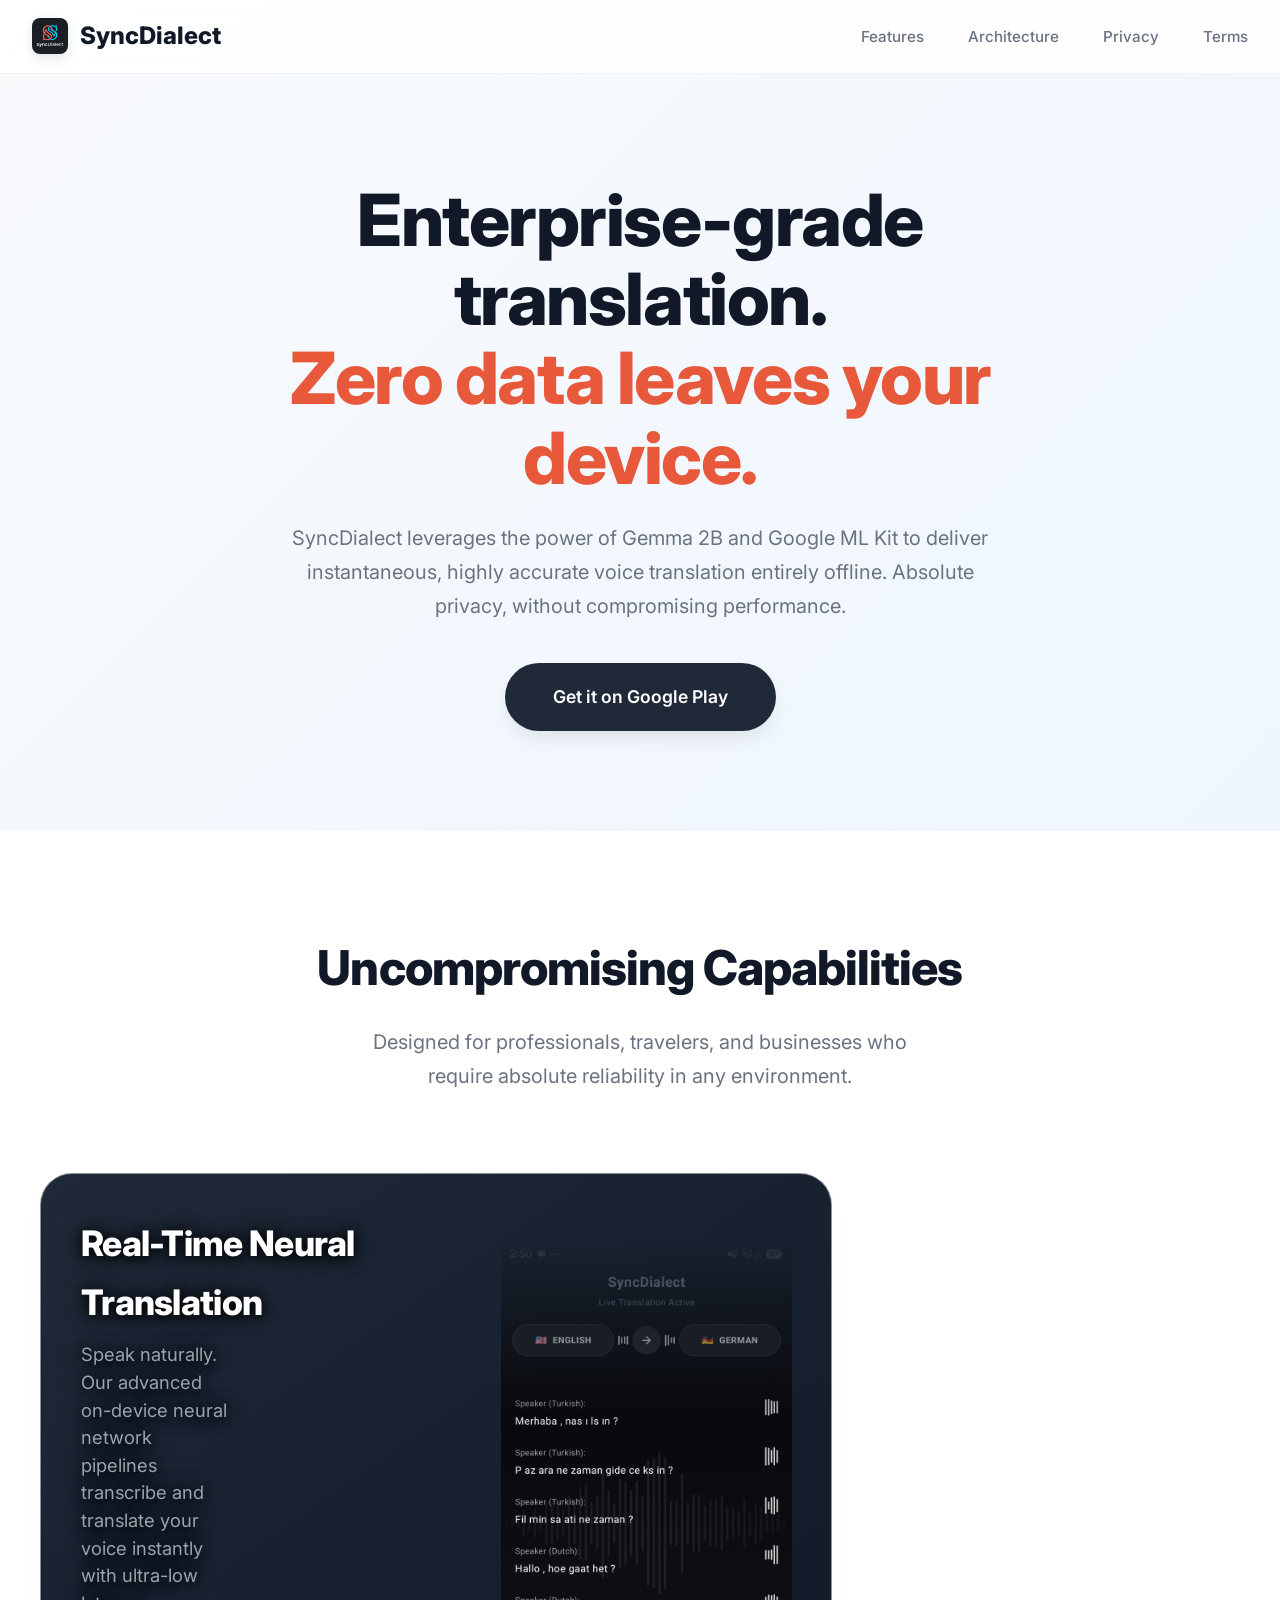
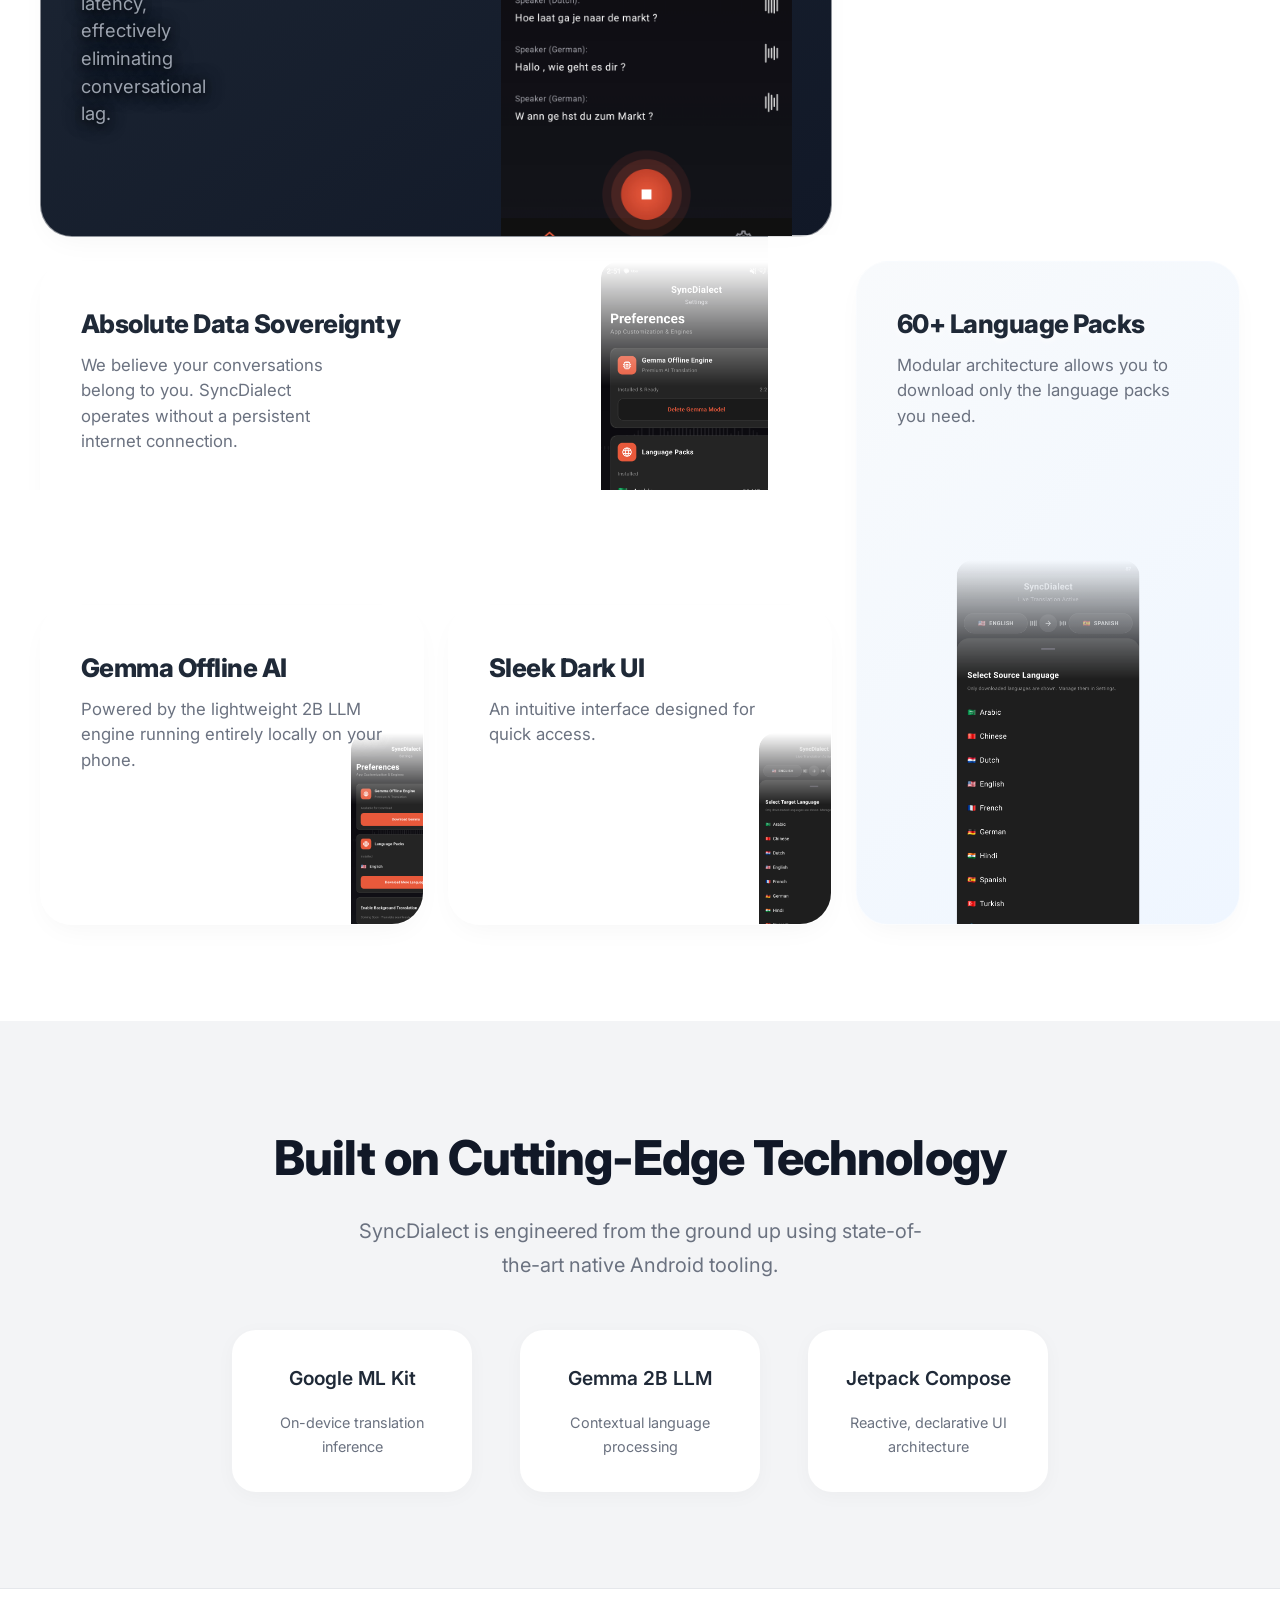
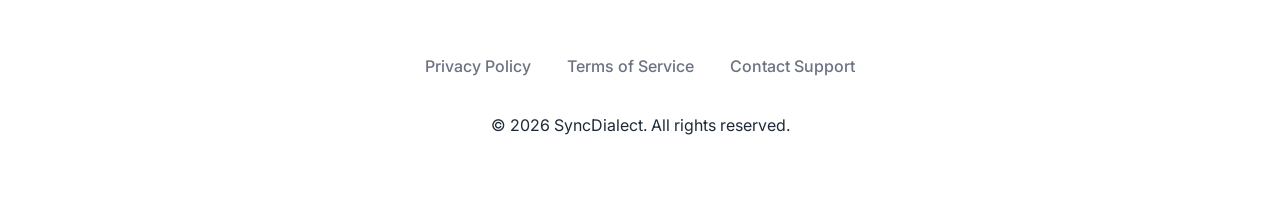
==== index.html @ 79492768 "Fix Bento grid image scaling and absolute positioning for mobile screenshots" ====
<!DOCTYPE html>
<html lang="en">
<head>
    <meta charset="UTF-8">
    <meta name="viewport" content="width=device-width, initial-scale=1.0">
    <title>SyncDialect | 100% Offline AI Translation</title>
    <meta name="description" content="SyncDialect is a premium, 100% offline AI voice translation application powered by Gemma and Google ML Kit.">
    <link rel="stylesheet" href="styles.css">
    <link href="https://fonts.googleapis.com/css2?family=Inter:wght@400;500;600;800&display=swap" rel="stylesheet">
</head>
<body>

    <!-- Navigation -->
    <nav>
        <div class="nav-container">
            <a href="index.html" class="logo">
                <img src="assets/icon.png" alt="SyncDialect Logo" class="nav-icon">
                SyncDialect
            </a>
            <div class="nav-links">
                <a href="#features">Features</a>
                <a href="#architecture">Architecture</a>
                <a href="privacy.html">Privacy</a>
                <a href="terms.html">Terms</a>
            </div>
        </div>
    </nav>

    <!-- Hero Section -->
    <header class="hero">
        <div class="hero-content">
            <h1>Enterprise-grade translation. <br><span style="color: var(--accent-coral)">Zero data leaves your device.</span></h1>
            <p>SyncDialect leverages the power of Gemma 2B and Google ML Kit to deliver instantaneous, highly accurate voice translation entirely offline. Absolute privacy, without compromising performance.</p>
            <a href="#" class="cta-button">Get it on Google Play</a>
        </div>
    </header>

    <!-- Bento Grid Features Section -->
    <section id="features">
        <div class="section-header">
            <h2>Uncompromising Capabilities</h2>
            <p>Designed for professionals, travelers, and businesses who require absolute reliability in any environment.</p>
        </div>
        
        <div class="bento-grid">
            <!-- Main Hero Feature -->
            <div class="bento-item span-2x2">
                <div class="bento-text">
                    <h3>Real-Time Neural Translation</h3>
                    <p>Speak naturally. Our advanced on-device neural network pipelines transcribe and translate your voice instantly with ultra-low latency, effectively eliminating conversational lag.</p>
                </div>
                <img src="assets/1.jpg" alt="App Translation Screen">
            </div>
            
            <!-- Secondary Wide Feature -->
            <div class="bento-item span-2x1 glass-effect">
                <div class="bento-text">
                    <h3>Absolute Data Sovereignty</h3>
                    <p>We believe your conversations belong to you. SyncDialect operates without a persistent internet connection.</p>
                </div>
                <img src="assets/2.jpg" alt="Privacy Settings">
            </div>
            
            <!-- Tall Feature -->
            <div class="bento-item span-1x2 accent-bg">
                <div class="bento-text">
                    <h3>60+ Language Packs</h3>
                    <p>Modular architecture allows you to download only the language packs you need.</p>
                </div>
                <img src="assets/3.jpg" alt="Language Selection Screen">
            </div>
            
            <!-- Small Feature 1 -->
            <div class="bento-item small-card glass-effect">
                <div class="bento-text">
                    <h3>Gemma Offline AI</h3>
                    <p>Powered by the lightweight 2B LLM engine running entirely locally on your phone.</p>
                </div>
                <img src="assets/5.jpg" alt="Offline Engine">
            </div>
            
            <!-- Small Feature 2 with Image -->
            <div class="bento-item small-card glass-effect">
                <div class="bento-text">
                    <h3>Sleek Dark UI</h3>
                    <p>An intuitive interface designed for quick access.</p>
                </div>
                <img src="assets/4.jpg" alt="App UI">
            </div>
        </div>
    </section>

    <!-- Architecture & Tech Stack -->
    <div id="architecture" class="bg-light">
        <div class="container">
            <div class="section-header" style="margin-bottom: 3rem;">
                <h2>Built on Cutting-Edge Technology</h2>
                <p>SyncDialect is engineered from the ground up using state-of-the-art native Android tooling.</p>
            </div>
            <div class="tech-stack">
                <div class="tech-item">
                    <span>Google ML Kit</span>
                    <p style="font-weight: 400; font-size: 0.9rem; text-align: center; max-width: 200px;">On-device translation inference</p>
                </div>
                <div class="tech-item">
                    <span>Gemma 2B LLM</span>
                    <p style="font-weight: 400; font-size: 0.9rem; text-align: center; max-width: 200px;">Contextual language processing</p>
                </div>
                <div class="tech-item">
                    <span>Jetpack Compose</span>
                    <p style="font-weight: 400; font-size: 0.9rem; text-align: center; max-width: 200px;">Reactive, declarative UI architecture</p>
                </div>
            </div>
        </div>
    </div>

    <!-- Footer -->
    <footer>
        <div class="footer-links">
            <a href="privacy.html">Privacy Policy</a>
            <a href="terms.html">Terms of Service</a>
            <a href="mailto:support@syncdialect.app">Contact Support</a>
        </div>
        <p>&copy; 2026 SyncDialect. All rights reserved.</p>
    </footer>

</body>
</html>
---- styles.css ----
:root {
    --bg-main: #FFFFFF;
    --bg-secondary: #F8F9FA;
    --bg-tertiary: #F3F4F6;
    --text-main: #1F2937;
    --text-muted: #6B7280;
    --accent-blue: #2563EB;
    --accent-blue-hover: #1D4ED8;
    --accent-coral: #E8593C;
    --border-color: #E5E7EB;
    --nav-bg: rgba(255, 255, 255, 0.85);
    --hero-gradient: linear-gradient(135deg, #F8FAFC 0%, #EFF6FF 100%);
}

* {
    margin: 0;
    padding: 0;
    box-sizing: border-box;
    font-family: 'Inter', -apple-system, BlinkMacSystemFont, 'Segoe UI', Roboto, sans-serif;
    scroll-behavior: smooth;
}

body {
    background-color: var(--bg-main);
    color: var(--text-main);
    line-height: 1.7;
    -webkit-font-smoothing: antialiased;
}

h1, h2, h3, h4 {
    color: #111827;
    font-weight: 800;
    letter-spacing: -0.02em;
}

/* Navigation */
nav {
    position: fixed;
    top: 0;
    width: 100%;
    background-color: var(--nav-bg);
    backdrop-filter: blur(12px);
    z-index: 100;
    border-bottom: 1px solid rgba(229, 231, 235, 0.5);
}

.nav-container {
    max-width: 1280px;
    margin: 0 auto;
    padding: 1rem 2rem;
    display: flex;
    justify-content: space-between;
    align-items: center;
}

.logo {
    display: flex;
    align-items: center;
    gap: 12px;
    font-weight: 800;
    font-size: 1.5rem;
    color: #111827;
    text-decoration: none;
}

.nav-icon {
    width: 36px;
    height: 36px;
    border-radius: 8px;
    box-shadow: 0 4px 12px rgba(0,0,0,0.1);
}

.nav-links a {
    color: var(--text-muted);
    text-decoration: none;
    margin-left: 2.5rem;
    font-weight: 500;
    font-size: 0.95rem;
    transition: color 0.2s ease;
}

.nav-links a:hover, .nav-links a.active {
    color: var(--accent-coral);
}

/* Hero Section */
.hero {
    background: var(--hero-gradient);
    padding: 180px 2rem 100px;
    text-align: center;
}

.hero-content {
    max-width: 900px;
    margin: 0 auto;
}

.hero h1 {
    font-size: 4.5rem;
    line-height: 1.1;
    margin-bottom: 1.5rem;
}

.hero p {
    font-size: 1.25rem;
    color: var(--text-muted);
    margin-bottom: 2.5rem;
    max-width: 700px;
    margin-left: auto;
    margin-right: auto;
}

.cta-button {
    display: inline-block;
    background-color: var(--text-main);
    color: white;
    padding: 1.2rem 3rem;
    border-radius: 999px;
    text-decoration: none;
    font-weight: 600;
    font-size: 1.1rem;
    transition: all 0.3s cubic-bezier(0.4, 0, 0.2, 1);
    box-shadow: 0 10px 25px -5px rgba(0, 0, 0, 0.1);
}

.cta-button:hover {
    transform: translateY(-3px);
    background-color: var(--accent-coral);
    box-shadow: 0 20px 25px -5px rgba(232, 89, 60, 0.25);
}

/* Sections */
section {
    padding: 6rem 2rem;
    max-width: 1280px;
    margin: 0 auto;
}

.section-header {
    text-align: center;
    margin-bottom: 5rem;
}

.section-header h2 {
    font-size: 3rem;
    margin-bottom: 1rem;
}

.section-header p {
    font-size: 1.25rem;
    color: var(--text-muted);
    max-width: 600px;
    margin: 0 auto;
}

/* Bento Grid */
.bento-grid {
    display: grid;
    grid-template-columns: repeat(3, 1fr);
    grid-auto-rows: 320px;
    gap: 1.5rem;
    max-width: 1200px;
    margin: 0 auto;
}

.bento-item {
    background: var(--bg-tertiary);
    border-radius: 32px;
    border: 1px solid rgba(255,255,255,0.5);
    box-shadow: 0 10px 30px -10px rgba(0, 0, 0, 0.05);
    overflow: hidden; 
    position: relative;
    transition: transform 0.4s cubic-bezier(0.175, 0.885, 0.32, 1.275);
}

.bento-item:hover {
    transform: translateY(-8px);
    box-shadow: 0 20px 40px -15px rgba(0, 0, 0, 0.1);
}

.bento-text {
    padding: 2.5rem;
    position: relative;
    z-index: 2;
    max-width: 75%;
}

.bento-text h3 {
    font-size: 1.6rem;
    margin-bottom: 0.5rem;
    color: var(--text-main);
}

.bento-text p {
    color: var(--text-muted);
    font-size: 1.05rem;
    line-height: 1.5;
}

/* Base image styling - acts like a phone peeking in */
.bento-item img {
    position: absolute;
    bottom: -15%;
    right: -10%;
    height: 90%;
    width: auto; /* Maintain aspect ratio */
    border-radius: 16px;
    box-shadow: -10px -10px 30px rgba(0,0,0,0.15);
    z-index: 1;
    transition: transform 0.4s ease;
}

.bento-item:hover img {
    transform: scale(1.03) translate(-2%, -2%);
}

/* Grid Spans */
.span-2x2 {
    grid-column: span 2;
    grid-row: span 2;
    background: linear-gradient(145deg, #1F2937, #111827);
}
.span-2x2 .bento-text {
    max-width: 45%;
}
.span-2x2 .bento-text h3 {
    color: white;
    font-size: 2.2rem;
}
.span-2x2 .bento-text p {
    color: #9CA3AF;
    font-size: 1.15rem;
}
.span-2x2 img {
    height: 95%; /* almost full height */
    right: 5%;
    bottom: -5%;
}

.span-1x2 {
    grid-column: span 1;
    grid-row: span 2;
}
.span-1x2 .bento-text {
    max-width: 100%;
}
.span-1x2 img {
    height: 60%;
    right: 50%;
    transform: translateX(50%); /* Center the image horizontally */
    bottom: -5%;
}
.span-1x2:hover img {
    transform: translateX(50%) scale(1.03) translateY(-2%);
}

.span-2x1 {
    grid-column: span 2;
    grid-row: span 1;
}
.span-2x1 .bento-text {
    max-width: 60%;
}
.span-2x1 img {
    height: 130%; /* bleed out of the box intentionally */
    right: 5%;
    bottom: -30%;
}

.small-card .bento-text {
    max-width: 100%;
}
.small-card img {
    height: 75%;
    right: -10%;
    bottom: -15%;
}

/* Specific Bento Styles */
.glass-effect {
    background: rgba(255, 255, 255, 0.7);
    backdrop-filter: blur(20px);
}

.accent-bg {
    background: var(--hero-gradient);
}

/* Responsive */
@media (max-width: 1024px) {
    .bento-grid {
        grid-template-columns: repeat(2, 1fr);
    }
    .span-2x2, .span-2x1 {
        grid-column: span 2;
    }
    .span-1x2 {
        grid-column: span 1;
        grid-row: span 1;
    }
    .span-1x2 img {
        height: 120%;
        right: -10%;
        bottom: -20%;
        transform: none;
    }
    .span-1x2:hover img {
        transform: scale(1.03);
    }
}

@media (max-width: 768px) {
    .hero h1 { font-size: 3rem; }
    .bento-grid { grid-template-columns: 1fr; }
    .span-2x2, .span-2x1, .span-1x2 { grid-column: span 1; grid-row: auto; min-height: 400px; }
    .span-2x2 .bento-text, .span-2x1 .bento-text { max-width: 100%; }
    .nav-links { display: none; }
    
    .bento-item img {
        height: 70%;
        right: -10%;
        bottom: -20%;
        transform: none !important;
    }
}
/* Architecture */
.bg-light {
    background-color: var(--bg-tertiary);
    padding: 6rem 0;
}

.container {
    max-width: 1280px;
    margin: 0 auto;
    padding: 0 2rem;
}

.tech-stack {
    display: flex;
    justify-content: center;
    gap: 3rem;
    flex-wrap: wrap;
    margin-top: 3rem;
}

.tech-item {
    display: flex;
    flex-direction: column;
    align-items: center;
    gap: 1rem;
    color: var(--text-muted);
    font-weight: 600;
    padding: 2rem;
    background: white;
    border-radius: 24px;
    box-shadow: 0 4px 20px rgba(0,0,0,0.03);
    width: 240px;
}

.tech-item span {
    font-size: 1.2rem;
    color: var(--text-main);
}

/* Footer */
footer {
    padding: 4rem 2rem;
    text-align: center;
    border-top: 1px solid var(--border-color);
}

.footer-links {
    margin-bottom: 2rem;
}

.footer-links a {
    color: var(--text-muted);
    text-decoration: none;
    margin: 0 1rem;
    font-weight: 500;
}

.footer-links a:hover {
    color: var(--text-main);
}

/* Responsive */
@media (max-width: 1024px) {
    .bento-grid {
        grid-template-columns: repeat(2, 1fr);
    }
    
    .span-2x2, .span-2x1 {
        grid-column: span 2;
    }
    
    .span-1x2 {
        grid-column: span 1;
        grid-row: span 1;
    }
}

@media (max-width: 768px) {
    .hero h1 { font-size: 3rem; }
    .bento-grid { grid-template-columns: 1fr; }
    .span-2x2, .span-2x1, .span-1x2 { grid-column: span 1; grid-row: auto; min-height: 300px; }
    .nav-links { display: none; }
}

/* Fix overlapping text in Bento items */
.span-2x2 p {
    max-width: 55%;
}
.span-2x1 p {
    max-width: 65%;
}
.span-1x2 p, .bento-item:not(.span-2x2):not(.span-2x1) p {
    max-width: 100%;
    margin-bottom: 2rem;
}

/* Ensure text is always readable over images */
.bento-item h3, .bento-item p {
    text-shadow: 0 2px 10px rgba(255,255,255,0.9), 0 0 20px rgba(255,255,255,0.8);
    position: relative;
    z-index: 3;
}

.span-2x2 h3, .span-2x2 p {
    text-shadow: 0 2px 10px rgba(0,0,0,0.8), 0 0 20px rgba(0,0,0,0.9);
}

/* Make images fade out at the top so text is more readable */
.bento-item img {
    -webkit-mask-image: linear-gradient(to bottom, transparent 0%, black 30%);
    mask-image: linear-gradient(to bottom, transparent 0%, black 30%);
}
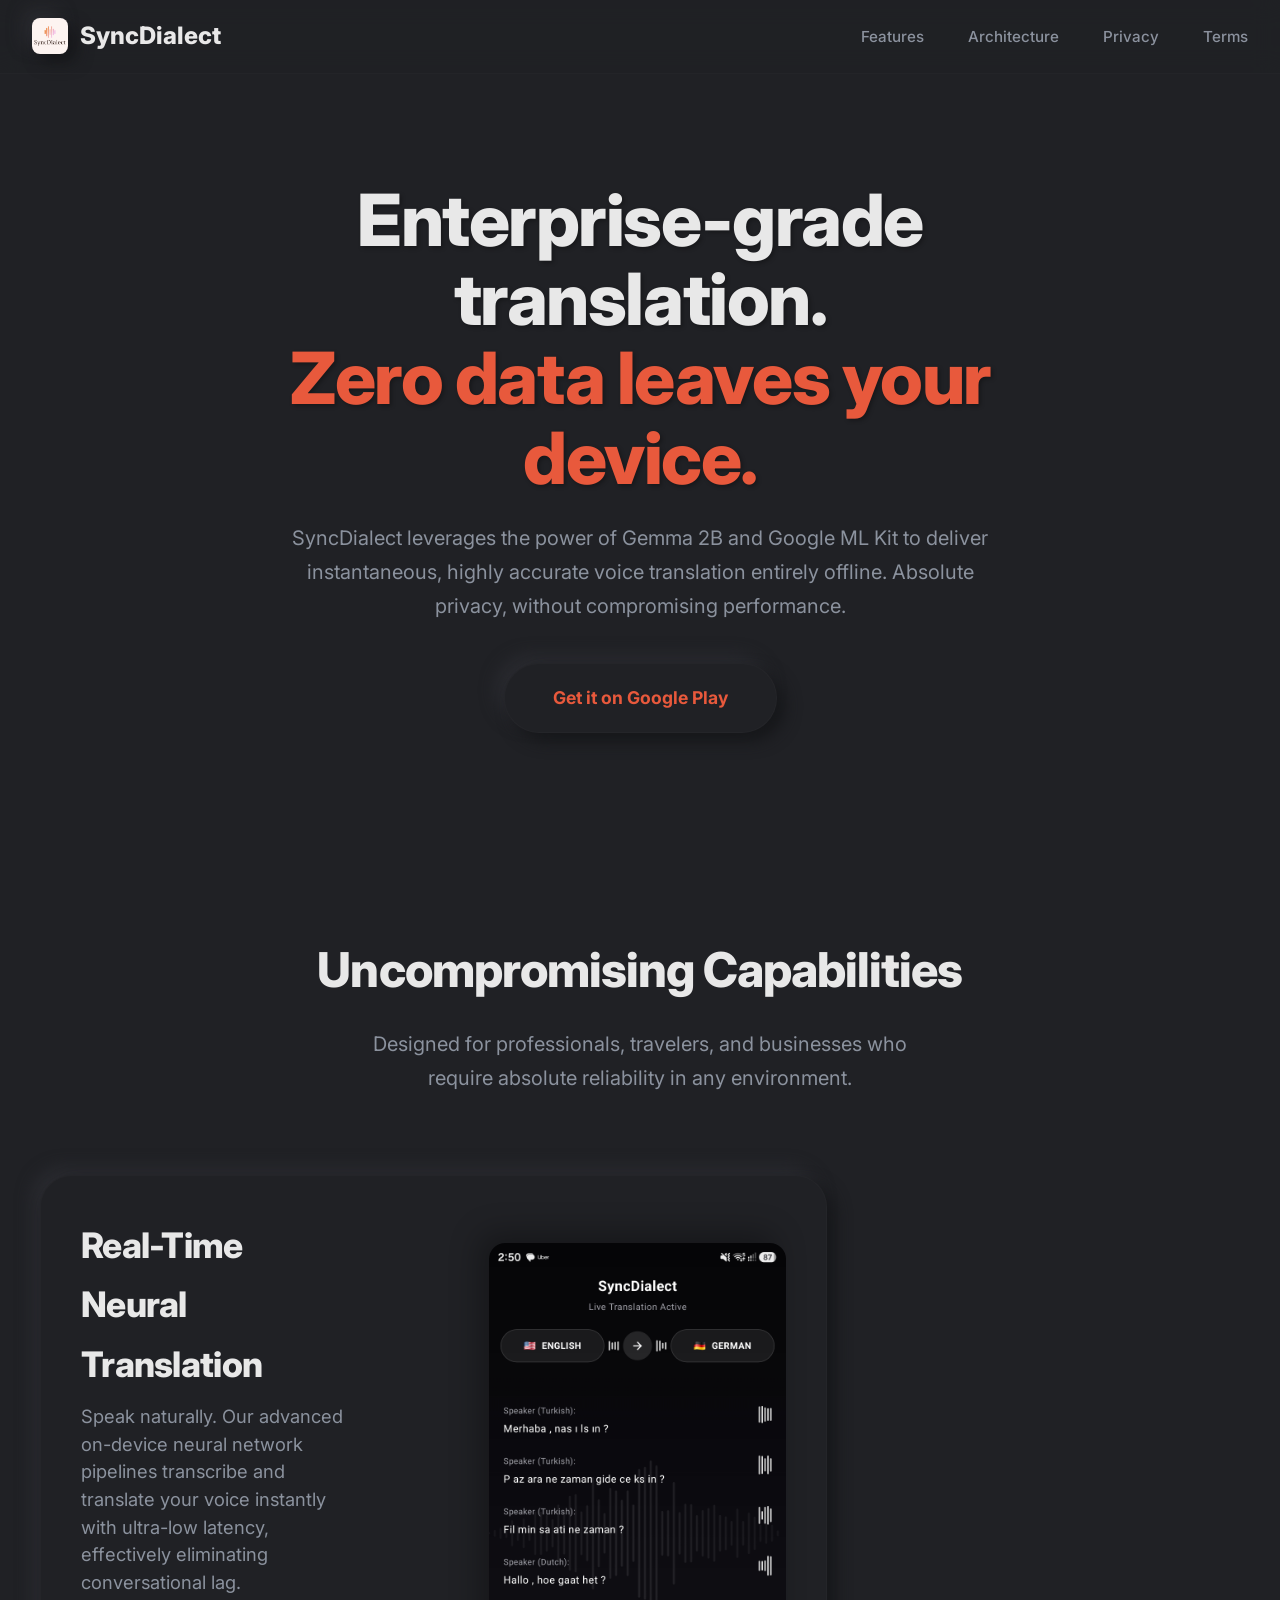
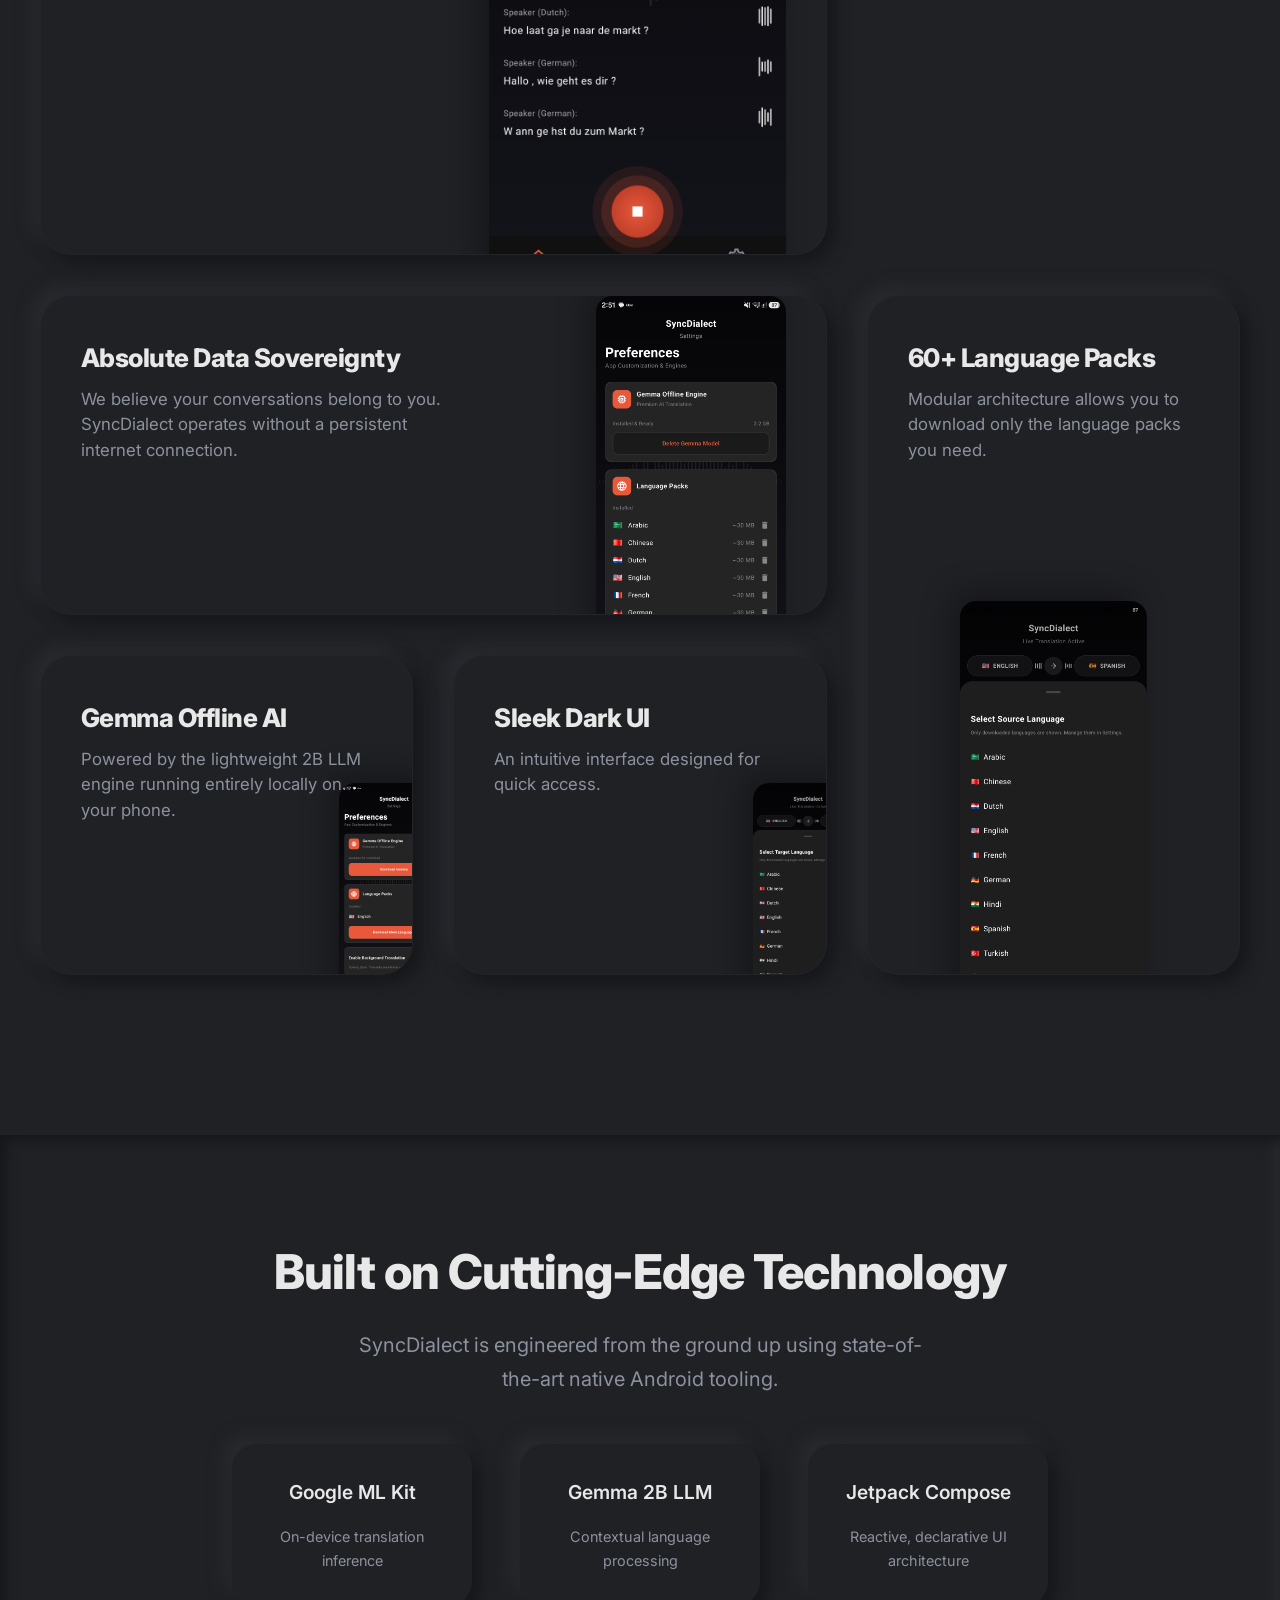
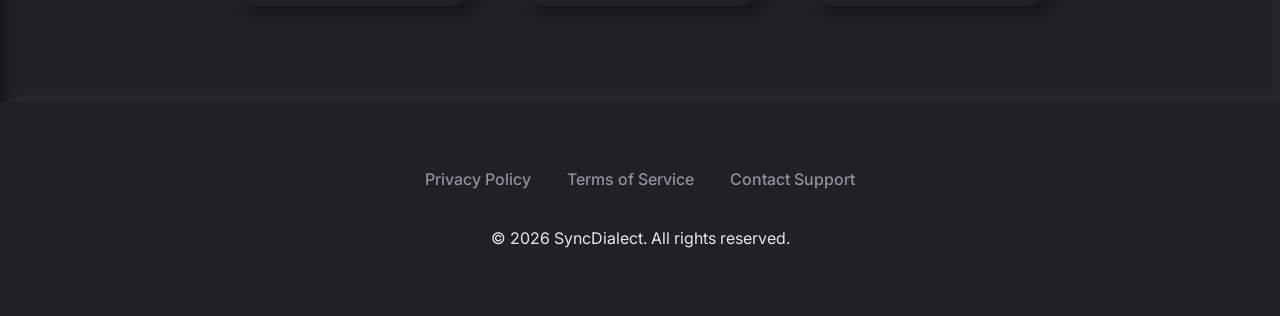
==== commit 786de717: "Convert UI to Neumorphism, update logos, and style legal pages" ====
--- a/index.html
+++ b/index.html
@@ -14,7 +14,7 @@
     <nav>
         <div class="nav-container">
             <a href="index.html" class="logo">
-                <img src="assets/icon.png" alt="SyncDialect Logo" class="nav-icon">
+                <img src="assets/default.png" alt="SyncDialect Logo" class="nav-icon">
                 SyncDialect
             </a>
             <div class="nav-links">
@@ -53,7 +53,7 @@
             </div>
             
             <!-- Secondary Wide Feature -->
-            <div class="bento-item span-2x1 glass-effect">
+            <div class="bento-item span-2x1">
                 <div class="bento-text">
                     <h3>Absolute Data Sovereignty</h3>
                     <p>We believe your conversations belong to you. SyncDialect operates without a persistent internet connection.</p>
@@ -62,7 +62,7 @@
             </div>
             
             <!-- Tall Feature -->
-            <div class="bento-item span-1x2 accent-bg">
+            <div class="bento-item span-1x2">
                 <div class="bento-text">
                     <h3>60+ Language Packs</h3>
                     <p>Modular architecture allows you to download only the language packs you need.</p>
@@ -71,7 +71,7 @@
             </div>
             
             <!-- Small Feature 1 -->
-            <div class="bento-item small-card glass-effect">
+            <div class="bento-item small-card">
                 <div class="bento-text">
                     <h3>Gemma Offline AI</h3>
                     <p>Powered by the lightweight 2B LLM engine running entirely locally on your phone.</p>
@@ -80,7 +80,7 @@
             </div>
             
             <!-- Small Feature 2 with Image -->
-            <div class="bento-item small-card glass-effect">
+            <div class="bento-item small-card">
                 <div class="bento-text">
                     <h3>Sleek Dark UI</h3>
                     <p>An intuitive interface designed for quick access.</p>
--- a/styles.css
+++ b/styles.css
@@ -1,15 +1,13 @@
 :root {
-    --bg-main: #FFFFFF;
-    --bg-secondary: #F8F9FA;
-    --bg-tertiary: #F3F4F6;
-    --text-main: #1F2937;
-    --text-muted: #6B7280;
-    --accent-blue: #2563EB;
-    --accent-blue-hover: #1D4ED8;
+    --bg-main: #202125;
+    --text-main: #e8e8e8;
+    --text-muted: #8b929e;
     --accent-coral: #E8593C;
-    --border-color: #E5E7EB;
-    --nav-bg: rgba(255, 255, 255, 0.85);
-    --hero-gradient: linear-gradient(135deg, #F8FAFC 0%, #EFF6FF 100%);
+    --neu-shadow: 8px 8px 16px #16171a, -8px -8px 16px #2a2b30;
+    --neu-shadow-hover: 12px 12px 20px #16171a, -12px -12px 20px #2a2b30;
+    --neu-shadow-inset: inset 6px 6px 12px #16171a, inset -6px -6px 12px #2a2b30;
+    --border-color: rgba(255,255,255,0.02);
+    --nav-bg: rgba(32, 33, 37, 0.85);
 }
 
 * {
@@ -28,7 +26,7 @@
 }
 
 h1, h2, h3, h4 {
-    color: #111827;
+    color: var(--text-main);
     font-weight: 800;
     letter-spacing: -0.02em;
 }
@@ -41,7 +39,7 @@
     background-color: var(--nav-bg);
     backdrop-filter: blur(12px);
     z-index: 100;
-    border-bottom: 1px solid rgba(229, 231, 235, 0.5);
+    border-bottom: 1px solid var(--border-color);
 }
 
 .nav-container {
@@ -59,7 +57,7 @@
     gap: 12px;
     font-weight: 800;
     font-size: 1.5rem;
-    color: #111827;
+    color: var(--text-main);
     text-decoration: none;
 }
 
@@ -67,7 +65,7 @@
     width: 36px;
     height: 36px;
     border-radius: 8px;
-    box-shadow: 0 4px 12px rgba(0,0,0,0.1);
+    box-shadow: var(--neu-shadow);
 }
 
 .nav-links a {
@@ -85,7 +83,6 @@
 
 /* Hero Section */
 .hero {
-    background: var(--hero-gradient);
     padding: 180px 2rem 100px;
     text-align: center;
 }
@@ -99,6 +96,7 @@
     font-size: 4.5rem;
     line-height: 1.1;
     margin-bottom: 1.5rem;
+    text-shadow: 2px 2px 4px rgba(0,0,0,0.3);
 }
 
 .hero p {
@@ -112,21 +110,21 @@
 
 .cta-button {
     display: inline-block;
-    background-color: var(--text-main);
-    color: white;
+    background-color: var(--bg-main);
+    color: var(--accent-coral);
     padding: 1.2rem 3rem;
     border-radius: 999px;
     text-decoration: none;
-    font-weight: 600;
+    font-weight: 700;
     font-size: 1.1rem;
-    transition: all 0.3s cubic-bezier(0.4, 0, 0.2, 1);
-    box-shadow: 0 10px 25px -5px rgba(0, 0, 0, 0.1);
-}
-
-.cta-button:hover {
-    transform: translateY(-3px);
-    background-color: var(--accent-coral);
-    box-shadow: 0 20px 25px -5px rgba(232, 89, 60, 0.25);
+    transition: all 0.2s ease;
+    box-shadow: var(--neu-shadow);
+    border: 1px solid var(--border-color);
+}
+
+.cta-button:active {
+    box-shadow: var(--neu-shadow-inset);
+    color: #cc4a30;
 }
 
 /* Sections */
@@ -158,24 +156,24 @@
     display: grid;
     grid-template-columns: repeat(3, 1fr);
     grid-auto-rows: 320px;
-    gap: 1.5rem;
+    gap: 2.5rem;
     max-width: 1200px;
     margin: 0 auto;
 }
 
 .bento-item {
-    background: var(--bg-tertiary);
+    background-color: var(--bg-main);
     border-radius: 32px;
-    border: 1px solid rgba(255,255,255,0.5);
-    box-shadow: 0 10px 30px -10px rgba(0, 0, 0, 0.05);
+    border: 1px solid var(--border-color);
+    box-shadow: var(--neu-shadow);
     overflow: hidden; 
     position: relative;
-    transition: transform 0.4s cubic-bezier(0.175, 0.885, 0.32, 1.275);
+    transition: box-shadow 0.3s ease, transform 0.3s ease;
 }
 
 .bento-item:hover {
-    transform: translateY(-8px);
-    box-shadow: 0 20px 40px -15px rgba(0, 0, 0, 0.1);
+    box-shadow: var(--neu-shadow-hover);
+    transform: translateY(-2px);
 }
 
 .bento-text {
@@ -203,9 +201,9 @@
     bottom: -15%;
     right: -10%;
     height: 90%;
-    width: auto; /* Maintain aspect ratio */
+    width: auto;
     border-radius: 16px;
-    box-shadow: -10px -10px 30px rgba(0,0,0,0.15);
+    box-shadow: -10px -10px 30px rgba(0,0,0,0.3);
     z-index: 1;
     transition: transform 0.4s ease;
 }
@@ -218,21 +216,18 @@
 .span-2x2 {
     grid-column: span 2;
     grid-row: span 2;
-    background: linear-gradient(145deg, #1F2937, #111827);
 }
 .span-2x2 .bento-text {
     max-width: 45%;
 }
 .span-2x2 .bento-text h3 {
-    color: white;
     font-size: 2.2rem;
 }
 .span-2x2 .bento-text p {
-    color: #9CA3AF;
     font-size: 1.15rem;
 }
 .span-2x2 img {
-    height: 95%; /* almost full height */
+    height: 95%; 
     right: 5%;
     bottom: -5%;
 }
@@ -247,7 +242,7 @@
 .span-1x2 img {
     height: 60%;
     right: 50%;
-    transform: translateX(50%); /* Center the image horizontally */
+    transform: translateX(50%);
     bottom: -5%;
 }
 .span-1x2:hover img {
@@ -262,7 +257,7 @@
     max-width: 60%;
 }
 .span-2x1 img {
-    height: 130%; /* bleed out of the box intentionally */
+    height: 130%; 
     right: 5%;
     bottom: -30%;
 }
@@ -276,14 +271,110 @@
     bottom: -15%;
 }
 
-/* Specific Bento Styles */
-.glass-effect {
-    background: rgba(255, 255, 255, 0.7);
-    backdrop-filter: blur(20px);
-}
-
-.accent-bg {
-    background: var(--hero-gradient);
+/* Architecture */
+.bg-light {
+    background-color: var(--bg-main);
+    padding: 6rem 0;
+    box-shadow: var(--neu-shadow-inset); /* Inner shadow for distinct section */
+    margin-top: 4rem;
+}
+
+.container {
+    max-width: 1280px;
+    margin: 0 auto;
+    padding: 0 2rem;
+}
+
+.tech-stack {
+    display: flex;
+    justify-content: center;
+    gap: 3rem;
+    flex-wrap: wrap;
+    margin-top: 3rem;
+}
+
+.tech-item {
+    display: flex;
+    flex-direction: column;
+    align-items: center;
+    gap: 1rem;
+    color: var(--text-muted);
+    font-weight: 600;
+    padding: 2rem;
+    background-color: var(--bg-main);
+    border-radius: 24px;
+    box-shadow: var(--neu-shadow);
+    width: 240px;
+}
+
+.tech-item span {
+    font-size: 1.2rem;
+    color: var(--text-main);
+}
+
+/* Legal Pages Fix */
+.legal-container {
+    max-width: 900px;
+    margin: 140px auto 100px;
+    padding: 4rem;
+    background-color: var(--bg-main);
+    border-radius: 32px;
+    box-shadow: var(--neu-shadow);
+    border: 1px solid var(--border-color);
+}
+
+.legal-header {
+    margin-bottom: 3rem;
+    border-bottom: 2px solid rgba(255,255,255,0.05);
+    padding-bottom: 2rem;
+}
+
+.legal-header h1 {
+    font-size: 2.5rem;
+    margin-bottom: 0.5rem;
+}
+
+.legal-content h2 {
+    font-size: 1.5rem;
+    margin-top: 2.5rem;
+    margin-bottom: 1rem;
+    color: var(--text-main);
+}
+
+.legal-content p, .legal-content ul {
+    color: var(--text-muted);
+    margin-bottom: 1rem;
+    font-size: 1.05rem;
+}
+
+.legal-content ul {
+    padding-left: 2rem;
+    margin-bottom: 1.5rem;
+}
+
+.legal-content li {
+    margin-bottom: 0.5rem;
+}
+
+/* Footer */
+footer {
+    padding: 4rem 2rem;
+    text-align: center;
+}
+
+.footer-links {
+    margin-bottom: 2rem;
+}
+
+.footer-links a {
+    color: var(--text-muted);
+    text-decoration: none;
+    margin: 0 1rem;
+    font-weight: 500;
+}
+
+.footer-links a:hover {
+    color: var(--text-main);
 }
 
 /* Responsive */
@@ -306,6 +397,10 @@
     }
     .span-1x2:hover img {
         transform: scale(1.03);
+    }
+    .legal-container {
+        padding: 2rem;
+        margin: 120px 20px 60px;
     }
 }
 
@@ -323,115 +418,3 @@
         transform: none !important;
     }
 }
-/* Architecture */
-.bg-light {
-    background-color: var(--bg-tertiary);
-    padding: 6rem 0;
-}
-
-.container {
-    max-width: 1280px;
-    margin: 0 auto;
-    padding: 0 2rem;
-}
-
-.tech-stack {
-    display: flex;
-    justify-content: center;
-    gap: 3rem;
-    flex-wrap: wrap;
-    margin-top: 3rem;
-}
-
-.tech-item {
-    display: flex;
-    flex-direction: column;
-    align-items: center;
-    gap: 1rem;
-    color: var(--text-muted);
-    font-weight: 600;
-    padding: 2rem;
-    background: white;
-    border-radius: 24px;
-    box-shadow: 0 4px 20px rgba(0,0,0,0.03);
-    width: 240px;
-}
-
-.tech-item span {
-    font-size: 1.2rem;
-    color: var(--text-main);
-}
-
-/* Footer */
-footer {
-    padding: 4rem 2rem;
-    text-align: center;
-    border-top: 1px solid var(--border-color);
-}
-
-.footer-links {
-    margin-bottom: 2rem;
-}
-
-.footer-links a {
-    color: var(--text-muted);
-    text-decoration: none;
-    margin: 0 1rem;
-    font-weight: 500;
-}
-
-.footer-links a:hover {
-    color: var(--text-main);
-}
-
-/* Responsive */
-@media (max-width: 1024px) {
-    .bento-grid {
-        grid-template-columns: repeat(2, 1fr);
-    }
-    
-    .span-2x2, .span-2x1 {
-        grid-column: span 2;
-    }
-    
-    .span-1x2 {
-        grid-column: span 1;
-        grid-row: span 1;
-    }
-}
-
-@media (max-width: 768px) {
-    .hero h1 { font-size: 3rem; }
-    .bento-grid { grid-template-columns: 1fr; }
-    .span-2x2, .span-2x1, .span-1x2 { grid-column: span 1; grid-row: auto; min-height: 300px; }
-    .nav-links { display: none; }
-}
-
-/* Fix overlapping text in Bento items */
-.span-2x2 p {
-    max-width: 55%;
-}
-.span-2x1 p {
-    max-width: 65%;
-}
-.span-1x2 p, .bento-item:not(.span-2x2):not(.span-2x1) p {
-    max-width: 100%;
-    margin-bottom: 2rem;
-}
-
-/* Ensure text is always readable over images */
-.bento-item h3, .bento-item p {
-    text-shadow: 0 2px 10px rgba(255,255,255,0.9), 0 0 20px rgba(255,255,255,0.8);
-    position: relative;
-    z-index: 3;
-}
-
-.span-2x2 h3, .span-2x2 p {
-    text-shadow: 0 2px 10px rgba(0,0,0,0.8), 0 0 20px rgba(0,0,0,0.9);
-}
-
-/* Make images fade out at the top so text is more readable */
-.bento-item img {
-    -webkit-mask-image: linear-gradient(to bottom, transparent 0%, black 30%);
-    mask-image: linear-gradient(to bottom, transparent 0%, black 30%);
-}
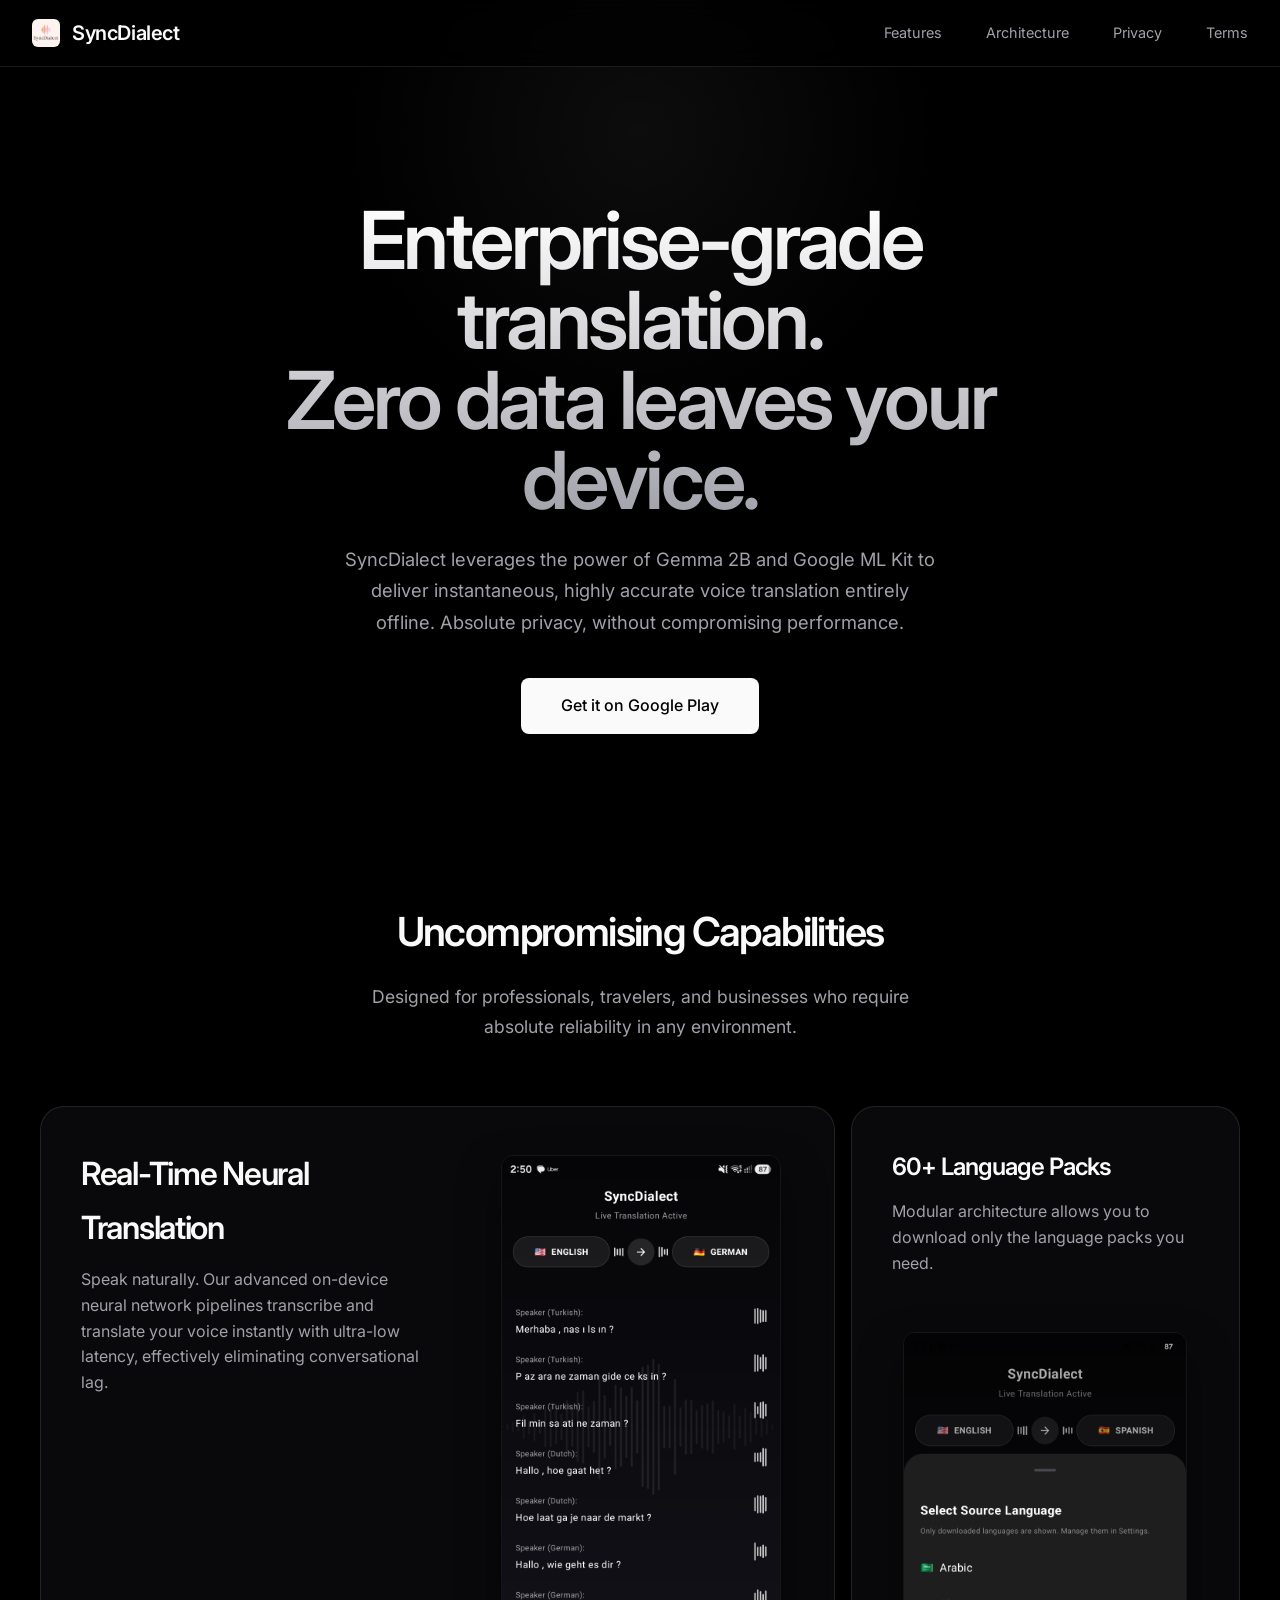
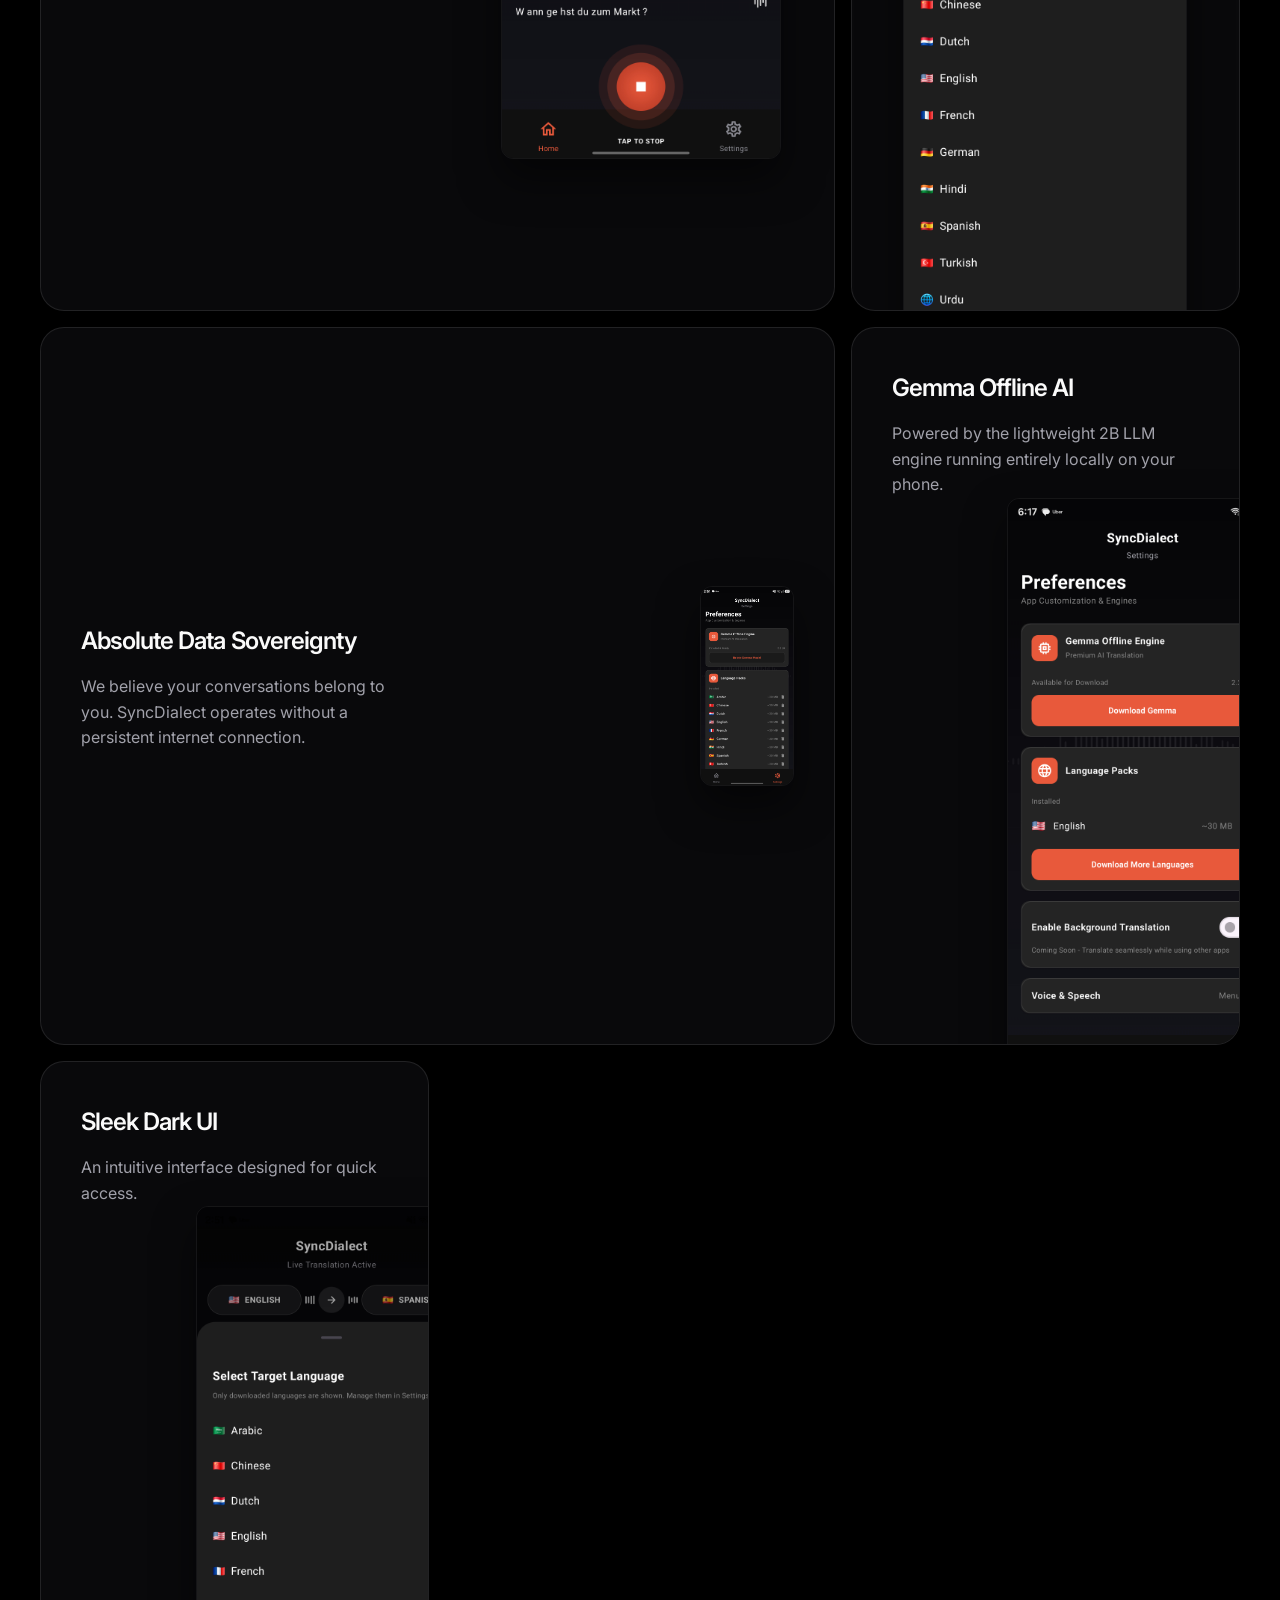
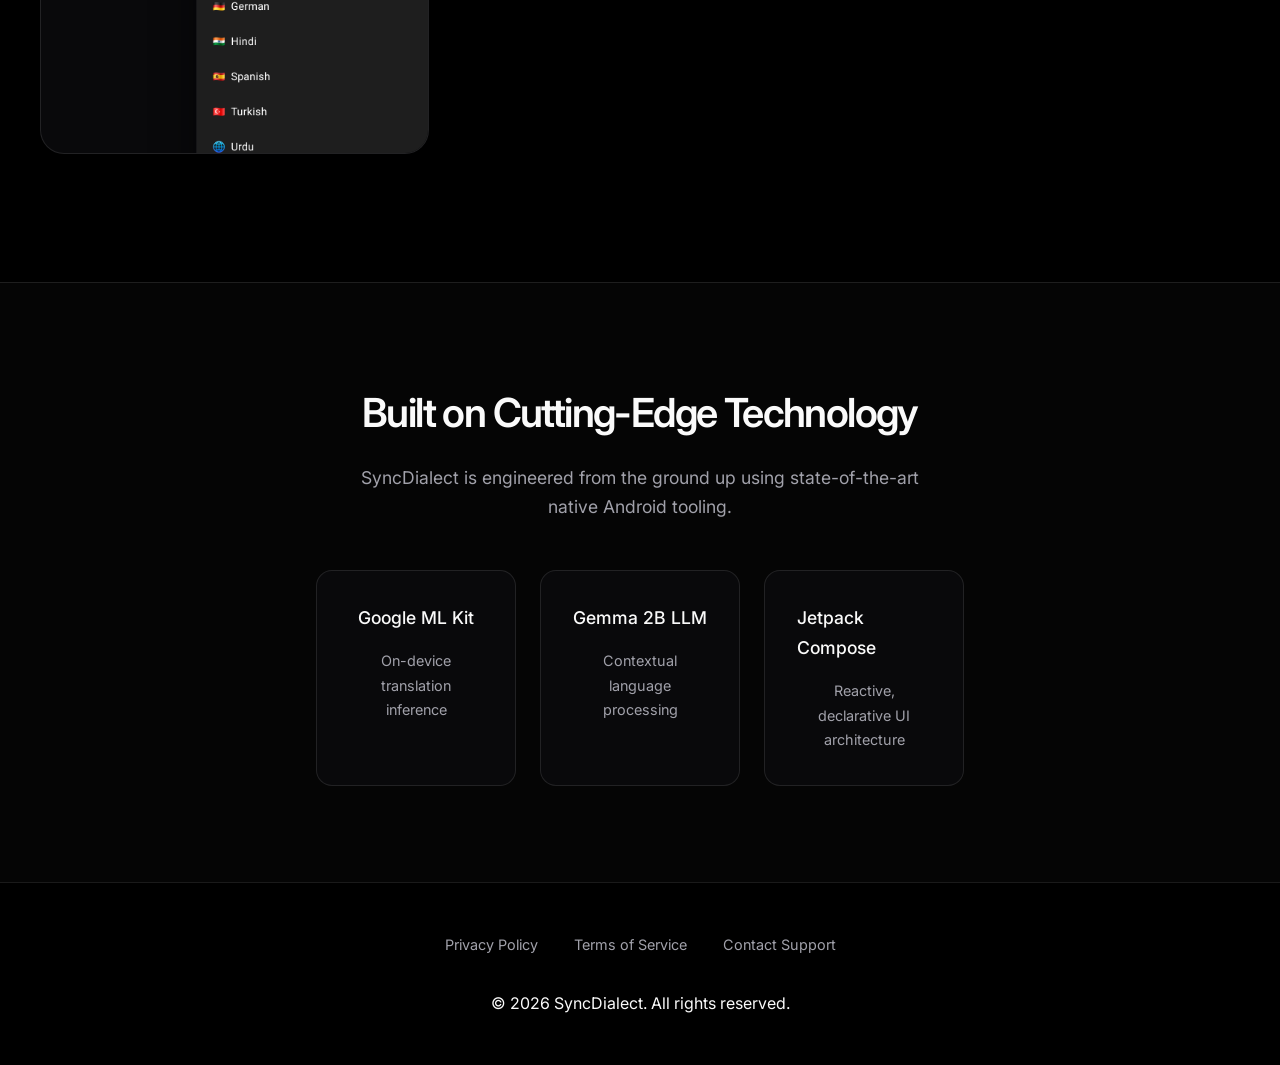
==== commit 79819ebc: "Total overhaul: Hyper-modern Linear design system with flexbox images" ====
--- a/index.html
+++ b/index.html
@@ -49,16 +49,9 @@
                     <h3>Real-Time Neural Translation</h3>
                     <p>Speak naturally. Our advanced on-device neural network pipelines transcribe and translate your voice instantly with ultra-low latency, effectively eliminating conversational lag.</p>
                 </div>
-                <img src="assets/1.jpg" alt="App Translation Screen">
-            </div>
-            
-            <!-- Secondary Wide Feature -->
-            <div class="bento-item span-2x1">
-                <div class="bento-text">
-                    <h3>Absolute Data Sovereignty</h3>
-                    <p>We believe your conversations belong to you. SyncDialect operates without a persistent internet connection.</p>
+                <div class="bento-image-wrapper">
+                    <img src="assets/1.jpg" alt="App Translation Screen">
                 </div>
-                <img src="assets/2.jpg" alt="Privacy Settings">
             </div>
             
             <!-- Tall Feature -->
@@ -67,7 +60,20 @@
                     <h3>60+ Language Packs</h3>
                     <p>Modular architecture allows you to download only the language packs you need.</p>
                 </div>
-                <img src="assets/3.jpg" alt="Language Selection Screen">
+                <div class="bento-image-wrapper">
+                    <img src="assets/3.jpg" alt="Language Selection Screen">
+                </div>
+            </div>
+
+            <!-- Secondary Wide Feature -->
+            <div class="bento-item span-2x1">
+                <div class="bento-text">
+                    <h3>Absolute Data Sovereignty</h3>
+                    <p>We believe your conversations belong to you. SyncDialect operates without a persistent internet connection.</p>
+                </div>
+                <div class="bento-image-wrapper">
+                    <img src="assets/2.jpg" alt="Privacy Settings">
+                </div>
             </div>
             
             <!-- Small Feature 1 -->
@@ -76,7 +82,9 @@
                     <h3>Gemma Offline AI</h3>
                     <p>Powered by the lightweight 2B LLM engine running entirely locally on your phone.</p>
                 </div>
-                <img src="assets/5.jpg" alt="Offline Engine">
+                <div class="bento-image-wrapper">
+                    <img src="assets/5.jpg" alt="Offline Engine">
+                </div>
             </div>
             
             <!-- Small Feature 2 with Image -->
@@ -85,7 +93,9 @@
                     <h3>Sleek Dark UI</h3>
                     <p>An intuitive interface designed for quick access.</p>
                 </div>
-                <img src="assets/4.jpg" alt="App UI">
+                <div class="bento-image-wrapper">
+                    <img src="assets/4.jpg" alt="App UI">
+                </div>
             </div>
         </div>
     </section>
--- a/styles.css
+++ b/styles.css
@@ -1,13 +1,13 @@
 :root {
-    --bg-main: #202125;
-    --text-main: #e8e8e8;
-    --text-muted: #8b929e;
+    --bg-main: #000000;
+    --bg-card: #09090b;
+    --text-main: #FAFAFA;
+    --text-muted: #A1A1AA;
+    --border-color: rgba(255, 255, 255, 0.1);
+    --border-hover: rgba(255, 255, 255, 0.2);
+    --glow-color: rgba(255, 255, 255, 0.03);
     --accent-coral: #E8593C;
-    --neu-shadow: 8px 8px 16px #16171a, -8px -8px 16px #2a2b30;
-    --neu-shadow-hover: 12px 12px 20px #16171a, -12px -12px 20px #2a2b30;
-    --neu-shadow-inset: inset 6px 6px 12px #16171a, inset -6px -6px 12px #2a2b30;
-    --border-color: rgba(255,255,255,0.02);
-    --nav-bg: rgba(32, 33, 37, 0.85);
+    --nav-bg: rgba(0, 0, 0, 0.7);
 }
 
 * {
@@ -27,8 +27,8 @@
 
 h1, h2, h3, h4 {
     color: var(--text-main);
-    font-weight: 800;
-    letter-spacing: -0.02em;
+    font-weight: 600;
+    letter-spacing: -0.04em;
 }
 
 /* Navigation */
@@ -55,36 +55,50 @@
     display: flex;
     align-items: center;
     gap: 12px;
-    font-weight: 800;
-    font-size: 1.5rem;
+    font-weight: 600;
+    font-size: 1.25rem;
     color: var(--text-main);
     text-decoration: none;
+    letter-spacing: -0.02em;
 }
 
 .nav-icon {
-    width: 36px;
-    height: 36px;
-    border-radius: 8px;
-    box-shadow: var(--neu-shadow);
+    width: 28px;
+    height: 28px;
+    border-radius: 6px;
 }
 
 .nav-links a {
     color: var(--text-muted);
     text-decoration: none;
     margin-left: 2.5rem;
-    font-weight: 500;
-    font-size: 0.95rem;
+    font-weight: 400;
+    font-size: 0.9rem;
     transition: color 0.2s ease;
 }
 
 .nav-links a:hover, .nav-links a.active {
-    color: var(--accent-coral);
+    color: var(--text-main);
 }
 
 /* Hero Section */
 .hero {
-    padding: 180px 2rem 100px;
+    padding: 200px 2rem 100px;
     text-align: center;
+    position: relative;
+}
+
+/* Subtle background glow for hero */
+.hero::before {
+    content: '';
+    position: absolute;
+    top: -20%;
+    left: 50%;
+    transform: translateX(-50%);
+    width: 600px;
+    height: 600px;
+    background: radial-gradient(circle, rgba(255,255,255,0.05) 0%, rgba(0,0,0,0) 70%);
+    z-index: -1;
 }
 
 .hero-content {
@@ -93,190 +107,210 @@
 }
 
 .hero h1 {
-    font-size: 4.5rem;
-    line-height: 1.1;
+    font-size: 5rem;
+    line-height: 1;
     margin-bottom: 1.5rem;
-    text-shadow: 2px 2px 4px rgba(0,0,0,0.3);
+    background: linear-gradient(180deg, #FFFFFF 0%, #A1A1AA 100%);
+    -webkit-background-clip: text;
+    -webkit-text-fill-color: transparent;
 }
 
 .hero p {
-    font-size: 1.25rem;
+    font-size: 1.15rem;
     color: var(--text-muted);
     margin-bottom: 2.5rem;
-    max-width: 700px;
+    max-width: 600px;
     margin-left: auto;
     margin-right: auto;
+    font-weight: 400;
 }
 
 .cta-button {
-    display: inline-block;
-    background-color: var(--bg-main);
-    color: var(--accent-coral);
-    padding: 1.2rem 3rem;
-    border-radius: 999px;
+    display: inline-flex;
+    align-items: center;
+    justify-content: center;
+    background-color: #FAFAFA;
+    color: #000000;
+    padding: 0.9rem 2.5rem;
+    border-radius: 8px;
     text-decoration: none;
-    font-weight: 700;
-    font-size: 1.1rem;
+    font-weight: 500;
+    font-size: 1rem;
     transition: all 0.2s ease;
-    box-shadow: var(--neu-shadow);
-    border: 1px solid var(--border-color);
-}
-
-.cta-button:active {
-    box-shadow: var(--neu-shadow-inset);
-    color: #cc4a30;
+}
+
+.cta-button:hover {
+    background-color: #E4E4E7;
+    transform: translateY(-1px);
 }
 
 /* Sections */
 section {
-    padding: 6rem 2rem;
+    padding: 4rem 2rem 8rem;
     max-width: 1280px;
     margin: 0 auto;
 }
 
 .section-header {
     text-align: center;
-    margin-bottom: 5rem;
+    margin-bottom: 4rem;
 }
 
 .section-header h2 {
-    font-size: 3rem;
+    font-size: 2.5rem;
     margin-bottom: 1rem;
 }
 
 .section-header p {
-    font-size: 1.25rem;
+    font-size: 1.1rem;
     color: var(--text-muted);
     max-width: 600px;
     margin: 0 auto;
 }
 
-/* Bento Grid */
+/* Grid System */
 .bento-grid {
     display: grid;
     grid-template-columns: repeat(3, 1fr);
-    grid-auto-rows: 320px;
-    gap: 2.5rem;
+    grid-auto-flow: dense;
+    gap: 1rem;
     max-width: 1200px;
     margin: 0 auto;
 }
 
 .bento-item {
-    background-color: var(--bg-main);
-    border-radius: 32px;
+    background-color: var(--bg-card);
+    border-radius: 24px;
     border: 1px solid var(--border-color);
-    box-shadow: var(--neu-shadow);
-    overflow: hidden; 
+    overflow: hidden;
     position: relative;
-    transition: box-shadow 0.3s ease, transform 0.3s ease;
+    display: flex;
+    transition: all 0.4s ease;
 }
 
 .bento-item:hover {
-    box-shadow: var(--neu-shadow-hover);
-    transform: translateY(-2px);
+    border-color: var(--border-hover);
+    box-shadow: 0 0 40px var(--glow-color);
 }
 
 .bento-text {
     padding: 2.5rem;
-    position: relative;
     z-index: 2;
-    max-width: 75%;
 }
 
 .bento-text h3 {
-    font-size: 1.6rem;
-    margin-bottom: 0.5rem;
+    font-size: 1.5rem;
+    margin-bottom: 0.75rem;
     color: var(--text-main);
 }
 
 .bento-text p {
     color: var(--text-muted);
-    font-size: 1.05rem;
-    line-height: 1.5;
-}
-
-/* Base image styling - acts like a phone peeking in */
-.bento-item img {
-    position: absolute;
-    bottom: -15%;
-    right: -10%;
-    height: 90%;
-    width: auto;
-    border-radius: 16px;
-    box-shadow: -10px -10px 30px rgba(0,0,0,0.3);
-    z-index: 1;
-    transition: transform 0.4s ease;
-}
-
-.bento-item:hover img {
-    transform: scale(1.03) translate(-2%, -2%);
-}
-
-/* Grid Spans */
+    font-size: 1rem;
+    line-height: 1.6;
+}
+
+.bento-image-wrapper {
+    display: flex;
+    align-items: center;
+    justify-content: center;
+    padding: 1rem;
+}
+
+.bento-image-wrapper img {
+    border-radius: 12px;
+    border: 1px solid rgba(255,255,255,0.05);
+    box-shadow: 0 20px 40px rgba(0,0,0,0.5);
+}
+
+/* Spans & Specific Layouts */
 .span-2x2 {
     grid-column: span 2;
     grid-row: span 2;
+    flex-direction: row;
+    min-height: 400px;
 }
 .span-2x2 .bento-text {
-    max-width: 45%;
+    flex: 1;
+    padding-right: 1rem;
 }
 .span-2x2 .bento-text h3 {
-    font-size: 2.2rem;
-}
-.span-2x2 .bento-text p {
-    font-size: 1.15rem;
+    font-size: 2rem;
+}
+.span-2x2 .bento-image-wrapper {
+    flex: 1;
+    height: 100%;
+    padding-top: 3rem;
+    align-items: flex-start;
 }
 .span-2x2 img {
-    height: 95%; 
-    right: 5%;
-    bottom: -5%;
+    width: 100%;
+    max-width: 280px;
+    height: auto;
 }
 
 .span-1x2 {
     grid-column: span 1;
     grid-row: span 2;
-}
-.span-1x2 .bento-text {
-    max-width: 100%;
+    flex-direction: column;
+}
+.span-1x2 .bento-image-wrapper {
+    flex: 1;
+    padding-bottom: 0;
+    align-items: flex-end; /* Push to bottom */
 }
 .span-1x2 img {
-    height: 60%;
-    right: 50%;
-    transform: translateX(50%);
-    bottom: -5%;
-}
-.span-1x2:hover img {
-    transform: translateX(50%) scale(1.03) translateY(-2%);
+    width: 80%;
+    height: auto;
+    margin-bottom: -10%; /* Slight peek effect */
 }
 
 .span-2x1 {
     grid-column: span 2;
     grid-row: span 1;
+    flex-direction: row;
+    align-items: center;
 }
 .span-2x1 .bento-text {
-    max-width: 60%;
+    flex: 1;
+}
+.span-2x1 .bento-image-wrapper {
+    flex: 1;
+    justify-content: flex-end;
+    padding-right: 2.5rem;
 }
 .span-2x1 img {
-    height: 130%; 
-    right: 5%;
-    bottom: -30%;
-}
-
+    height: 200px;
+    width: auto;
+    object-fit: contain;
+}
+
+.small-card {
+    grid-column: span 1;
+    grid-row: span 1;
+    flex-direction: column;
+}
 .small-card .bento-text {
-    max-width: 100%;
+    padding-bottom: 0;
+}
+.small-card .bento-image-wrapper {
+    flex: 1;
+    align-items: flex-end;
+    justify-content: flex-end;
+    padding: 0;
 }
 .small-card img {
-    height: 75%;
-    right: -10%;
-    bottom: -15%;
+    width: 70%;
+    height: auto;
+    margin-right: -10%;
+    margin-bottom: -10%;
 }
 
 /* Architecture */
 .bg-light {
-    background-color: var(--bg-main);
+    background-color: #050505;
     padding: 6rem 0;
-    box-shadow: var(--neu-shadow-inset); /* Inner shadow for distinct section */
-    margin-top: 4rem;
+    border-top: 1px solid var(--border-color);
 }
 
 .container {
@@ -288,7 +322,7 @@
 .tech-stack {
     display: flex;
     justify-content: center;
-    gap: 3rem;
+    gap: 1.5rem;
     flex-wrap: wrap;
     margin-top: 3rem;
 }
@@ -299,43 +333,47 @@
     align-items: center;
     gap: 1rem;
     color: var(--text-muted);
-    font-weight: 600;
+    font-weight: 500;
     padding: 2rem;
-    background-color: var(--bg-main);
-    border-radius: 24px;
-    box-shadow: var(--neu-shadow);
-    width: 240px;
+    background-color: var(--bg-card);
+    border-radius: 16px;
+    border: 1px solid var(--border-color);
+    width: 200px;
+    transition: all 0.3s ease;
+}
+
+.tech-item:hover {
+    border-color: var(--border-hover);
 }
 
 .tech-item span {
-    font-size: 1.2rem;
+    font-size: 1.1rem;
     color: var(--text-main);
 }
 
 /* Legal Pages Fix */
 .legal-container {
-    max-width: 900px;
+    max-width: 800px;
     margin: 140px auto 100px;
-    padding: 4rem;
-    background-color: var(--bg-main);
-    border-radius: 32px;
-    box-shadow: var(--neu-shadow);
+    padding: 3rem;
+    background-color: var(--bg-card);
+    border-radius: 16px;
     border: 1px solid var(--border-color);
 }
 
 .legal-header {
     margin-bottom: 3rem;
-    border-bottom: 2px solid rgba(255,255,255,0.05);
     padding-bottom: 2rem;
+    border-bottom: 1px solid var(--border-color);
 }
 
 .legal-header h1 {
-    font-size: 2.5rem;
+    font-size: 2rem;
     margin-bottom: 0.5rem;
 }
 
 .legal-content h2 {
-    font-size: 1.5rem;
+    font-size: 1.25rem;
     margin-top: 2.5rem;
     margin-bottom: 1rem;
     color: var(--text-main);
@@ -344,7 +382,7 @@
 .legal-content p, .legal-content ul {
     color: var(--text-muted);
     margin-bottom: 1rem;
-    font-size: 1.05rem;
+    font-size: 0.95rem;
 }
 
 .legal-content ul {
@@ -358,8 +396,9 @@
 
 /* Footer */
 footer {
-    padding: 4rem 2rem;
+    padding: 3rem 2rem;
     text-align: center;
+    border-top: 1px solid var(--border-color);
 }
 
 .footer-links {
@@ -370,7 +409,8 @@
     color: var(--text-muted);
     text-decoration: none;
     margin: 0 1rem;
-    font-weight: 500;
+    font-weight: 400;
+    font-size: 0.9rem;
 }
 
 .footer-links a:hover {
@@ -389,32 +429,19 @@
         grid-column: span 1;
         grid-row: span 1;
     }
-    .span-1x2 img {
-        height: 120%;
-        right: -10%;
-        bottom: -20%;
-        transform: none;
-    }
-    .span-1x2:hover img {
-        transform: scale(1.03);
-    }
-    .legal-container {
-        padding: 2rem;
-        margin: 120px 20px 60px;
-    }
 }
 
 @media (max-width: 768px) {
     .hero h1 { font-size: 3rem; }
     .bento-grid { grid-template-columns: 1fr; }
-    .span-2x2, .span-2x1, .span-1x2 { grid-column: span 1; grid-row: auto; min-height: 400px; }
-    .span-2x2 .bento-text, .span-2x1 .bento-text { max-width: 100%; }
+    .span-2x2, .span-2x1, .span-1x2, .small-card { 
+        grid-column: span 1; 
+        grid-row: auto; 
+        flex-direction: column;
+    }
+    .span-2x2 .bento-text, .span-2x1 .bento-text { padding-right: 2.5rem; }
+    .span-2x2 .bento-image-wrapper { padding-top: 1rem; }
+    .span-2x1 .bento-image-wrapper { justify-content: center; padding: 1rem; }
+    .span-2x1 img { height: auto; width: 80%; }
     .nav-links { display: none; }
-    
-    .bento-item img {
-        height: 70%;
-        right: -10%;
-        bottom: -20%;
-        transform: none !important;
-    }
-}
+}
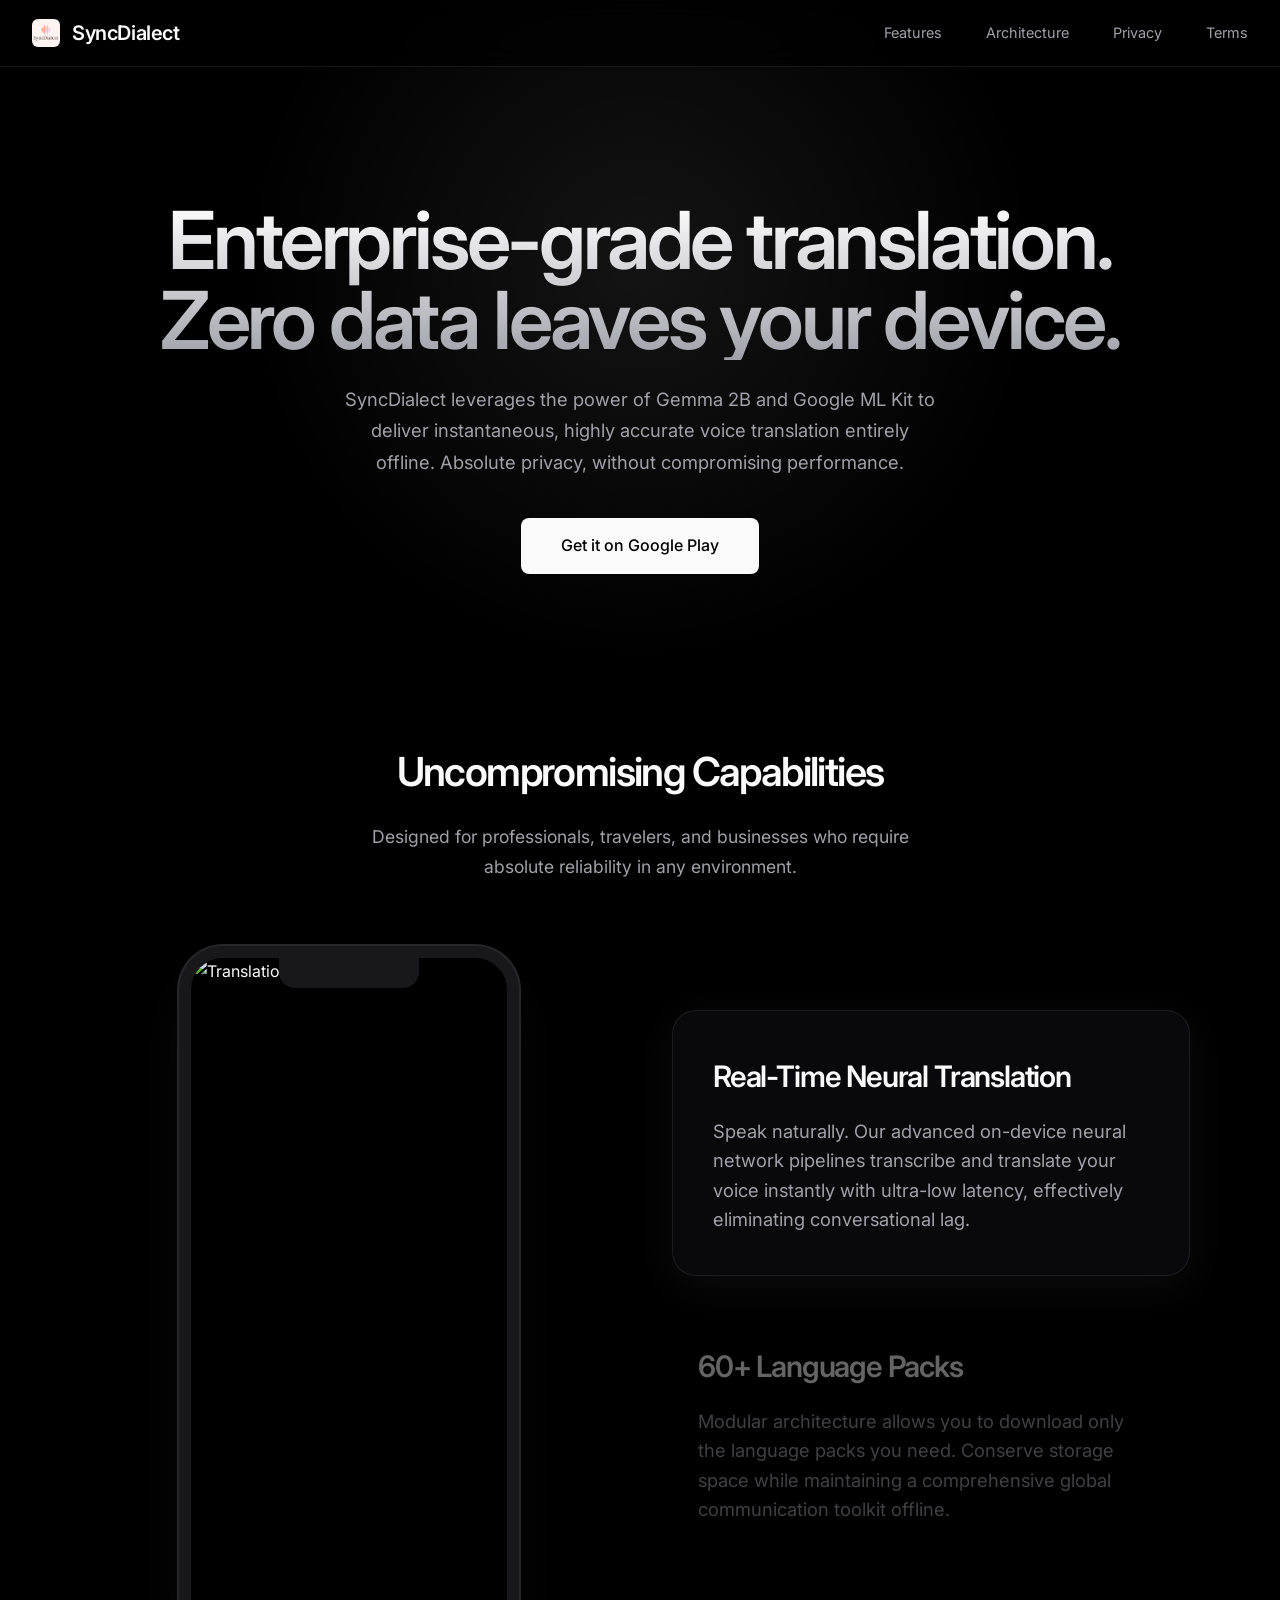
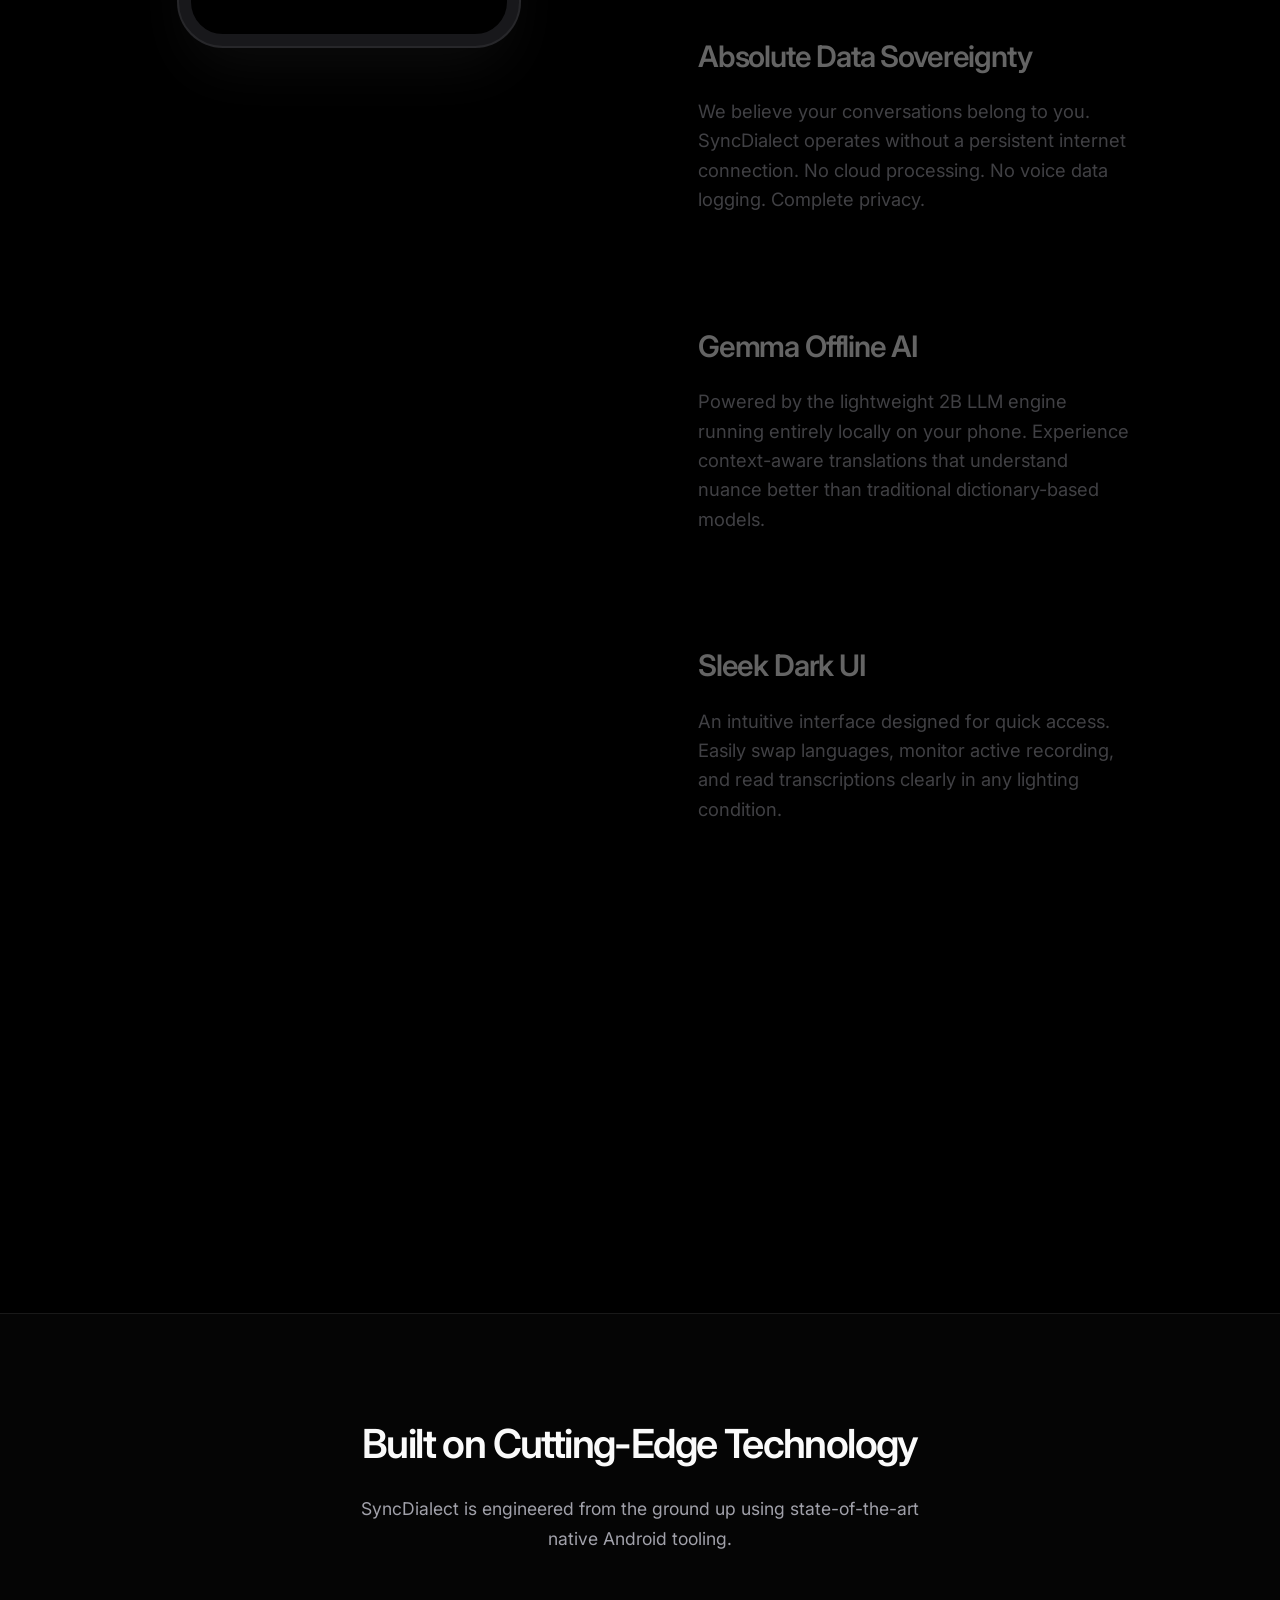
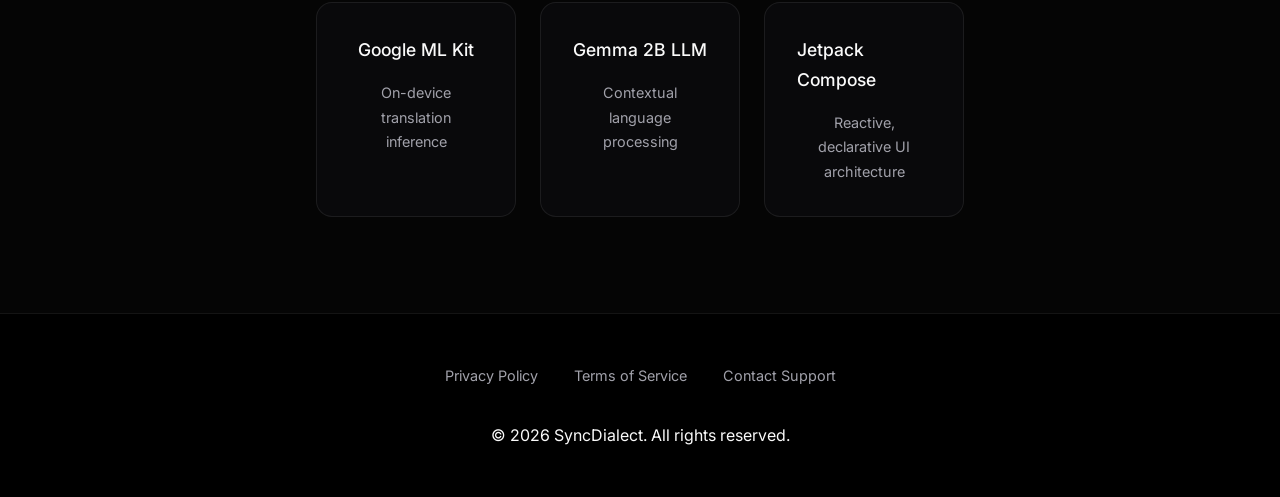
==== commit 49136f48: "Replace Bento Grid with Synchronized Slideshow feature showcase" ====
--- a/index.html
+++ b/index.html
@@ -42,63 +42,45 @@
             <p>Designed for professionals, travelers, and businesses who require absolute reliability in any environment.</p>
         </div>
         
-        <div class="bento-grid">
-            <!-- Main Hero Feature -->
-            <div class="bento-item span-2x2">
-                <div class="bento-text">
+                <div class="slideshow-container">
+            <div class="slideshow-visuals">
+                <div class="phone-frame">
+                    <img src="assets/1.jpeg" alt="Translation Interface" class="slide-image active" id="slide-img-1">
+                    <img src="assets/6.jpeg" alt="Language Packs" class="slide-image" id="slide-img-2">
+                    <img src="assets/3.jpeg" alt="Data Sovereignty" class="slide-image" id="slide-img-3">
+                    <img src="assets/2.jpeg" alt="Gemma Offline Engine" class="slide-image" id="slide-img-4">
+                    <img src="assets/5.jpeg" alt="Sleek Dark UI" class="slide-image" id="slide-img-5">
+                </div>
+            </div>
+            
+            <div class="slideshow-content">
+                <div class="feature-block active" onclick="switchSlide(1)">
                     <h3>Real-Time Neural Translation</h3>
                     <p>Speak naturally. Our advanced on-device neural network pipelines transcribe and translate your voice instantly with ultra-low latency, effectively eliminating conversational lag.</p>
                 </div>
-                <div class="bento-image-wrapper">
-                    <img src="assets/1.jpg" alt="App Translation Screen">
+                
+                <div class="feature-block" onclick="switchSlide(2)">
+                    <h3>60+ Language Packs</h3>
+                    <p>Modular architecture allows you to download only the language packs you need. Conserve storage space while maintaining a comprehensive global communication toolkit offline.</p>
                 </div>
-            </div>
-            
-            <!-- Tall Feature -->
-            <div class="bento-item span-1x2">
-                <div class="bento-text">
-                    <h3>60+ Language Packs</h3>
-                    <p>Modular architecture allows you to download only the language packs you need.</p>
+                
+                <div class="feature-block" onclick="switchSlide(3)">
+                    <h3>Absolute Data Sovereignty</h3>
+                    <p>We believe your conversations belong to you. SyncDialect operates without a persistent internet connection. No cloud processing. No voice data logging. Complete privacy.</p>
                 </div>
-                <div class="bento-image-wrapper">
-                    <img src="assets/3.jpg" alt="Language Selection Screen">
+                
+                <div class="feature-block" onclick="switchSlide(4)">
+                    <h3>Gemma Offline AI</h3>
+                    <p>Powered by the lightweight 2B LLM engine running entirely locally on your phone. Experience context-aware translations that understand nuance better than traditional dictionary-based models.</p>
                 </div>
-            </div>
-
-            <!-- Secondary Wide Feature -->
-            <div class="bento-item span-2x1">
-                <div class="bento-text">
-                    <h3>Absolute Data Sovereignty</h3>
-                    <p>We believe your conversations belong to you. SyncDialect operates without a persistent internet connection.</p>
-                </div>
-                <div class="bento-image-wrapper">
-                    <img src="assets/2.jpg" alt="Privacy Settings">
-                </div>
-            </div>
-            
-            <!-- Small Feature 1 -->
-            <div class="bento-item small-card">
-                <div class="bento-text">
-                    <h3>Gemma Offline AI</h3>
-                    <p>Powered by the lightweight 2B LLM engine running entirely locally on your phone.</p>
-                </div>
-                <div class="bento-image-wrapper">
-                    <img src="assets/5.jpg" alt="Offline Engine">
-                </div>
-            </div>
-            
-            <!-- Small Feature 2 with Image -->
-            <div class="bento-item small-card">
-                <div class="bento-text">
+                
+                <div class="feature-block" onclick="switchSlide(5)">
                     <h3>Sleek Dark UI</h3>
-                    <p>An intuitive interface designed for quick access.</p>
-                </div>
-                <div class="bento-image-wrapper">
-                    <img src="assets/4.jpg" alt="App UI">
+                    <p>An intuitive interface designed for quick access. Easily swap languages, monitor active recording, and read transcriptions clearly in any lighting condition.</p>
                 </div>
             </div>
         </div>
-    </section>
+</section>
 
     <!-- Architecture & Tech Stack -->
     <div id="architecture" class="bg-light">
@@ -134,5 +116,47 @@
         <p>&copy; 2026 SyncDialect. All rights reserved.</p>
     </footer>
 
+
+    <script>
+        let currentSlide = 1;
+        const totalSlides = 5;
+        let slideInterval;
+
+        function switchSlide(slideIndex) {
+            // Update active states for images
+            document.querySelectorAll('.slide-image').forEach((img, index) => {
+                if (index + 1 === slideIndex) {
+                    img.classList.add('active');
+                } else {
+                    img.classList.remove('active');
+                }
+            });
+
+            // Update active states for feature blocks
+            document.querySelectorAll('.feature-block').forEach((block, index) => {
+                if (index + 1 === slideIndex) {
+                    block.classList.add('active');
+                } else {
+                    block.classList.remove('active');
+                }
+            });
+
+            currentSlide = slideIndex;
+            resetInterval();
+        }
+
+        function nextSlide() {
+            currentSlide = currentSlide >= totalSlides ? 1 : currentSlide + 1;
+            switchSlide(currentSlide);
+        }
+
+        function resetInterval() {
+            clearInterval(slideInterval);
+            slideInterval = setInterval(nextSlide, 5000);
+        }
+
+        // Start the slideshow
+        resetInterval();
+    </script>
 </body>
 </html>
--- a/styles.css
+++ b/styles.css
@@ -3,10 +3,9 @@
     --bg-card: #09090b;
     --text-main: #FAFAFA;
     --text-muted: #A1A1AA;
-    --border-color: rgba(255, 255, 255, 0.1);
+    --border-color: rgba(255, 255, 255, 0.08);
     --border-hover: rgba(255, 255, 255, 0.2);
-    --glow-color: rgba(255, 255, 255, 0.03);
-    --accent-coral: #E8593C;
+    --glow-color: rgba(255, 255, 255, 0.05);
     --nav-bg: rgba(0, 0, 0, 0.7);
 }
 
@@ -29,6 +28,17 @@
     color: var(--text-main);
     font-weight: 600;
     letter-spacing: -0.04em;
+}
+
+/* Animations */
+@keyframes fadeUp {
+    0% { opacity: 0; transform: translateY(40px); }
+    100% { opacity: 1; transform: translateY(0); }
+}
+
+@keyframes shimmer {
+    0% { background-position: 200% 0; }
+    100% { background-position: -200% 0; }
 }
 
 /* Navigation */
@@ -86,24 +96,20 @@
     padding: 200px 2rem 100px;
     text-align: center;
     position: relative;
-}
-
-/* Subtle background glow for hero */
+    animation: fadeUp 1s cubic-bezier(0.16, 1, 0.3, 1) forwards;
+}
+
 .hero::before {
     content: '';
     position: absolute;
     top: -20%;
     left: 50%;
     transform: translateX(-50%);
-    width: 600px;
-    height: 600px;
-    background: radial-gradient(circle, rgba(255,255,255,0.05) 0%, rgba(0,0,0,0) 70%);
+    width: 800px;
+    height: 800px;
+    background: radial-gradient(circle, rgba(255,255,255,0.08) 0%, rgba(0,0,0,0) 70%);
     z-index: -1;
-}
-
-.hero-content {
-    max-width: 900px;
-    margin: 0 auto;
+    pointer-events: none;
 }
 
 .hero h1 {
@@ -154,6 +160,8 @@
 .section-header {
     text-align: center;
     margin-bottom: 4rem;
+    opacity: 0;
+    animation: fadeUp 1s cubic-bezier(0.16, 1, 0.3, 1) 0.2s forwards;
 }
 
 .section-header h2 {
@@ -168,142 +176,131 @@
     margin: 0 auto;
 }
 
-/* Grid System */
-.bento-grid {
-    display: grid;
-    grid-template-columns: repeat(3, 1fr);
-    grid-auto-flow: dense;
-    gap: 1rem;
-    max-width: 1200px;
+/* Slideshow Showcase System */
+.slideshow-container {
+    display: flex;
+    gap: 4rem;
+    max-width: 1100px;
     margin: 0 auto;
-}
-
-.bento-item {
+    align-items: flex-start;
+}
+
+.slideshow-visuals {
+    flex: 1;
+    position: sticky;
+    top: 150px;
+    display: flex;
+    justify-content: center;
+}
+
+.phone-frame {
+    position: relative;
+    width: 340px;
+    height: 700px;
+    border-radius: 44px;
+    border: 12px solid #18181b;
+    background-color: #000;
+    box-shadow: 0 0 0 2px #27272a, 0 30px 60px -12px rgba(255, 255, 255, 0.05);
+    overflow: hidden;
+}
+
+/* Simulate phone notch */
+.phone-frame::before {
+    content: '';
+    position: absolute;
+    top: 0;
+    left: 50%;
+    transform: translateX(-50%);
+    width: 140px;
+    height: 30px;
+    background-color: #18181b;
+    border-bottom-left-radius: 16px;
+    border-bottom-right-radius: 16px;
+    z-index: 10;
+}
+
+.slide-image {
+    position: absolute;
+    top: 0;
+    left: 0;
+    width: 100%;
+    height: 100%;
+    object-fit: cover;
+    opacity: 0;
+    transition: opacity 0.8s cubic-bezier(0.16, 1, 0.3, 1), transform 1.2s cubic-bezier(0.16, 1, 0.3, 1);
+    transform: scale(1.05);
+}
+
+.slide-image.active {
+    opacity: 1;
+    transform: scale(1);
+    z-index: 5;
+}
+
+.slideshow-content {
+    flex: 1;
+    display: flex;
+    flex-direction: column;
+    gap: 1.5rem;
+    padding-top: 4rem;
+    padding-bottom: 20rem; /* Margin to allow scrolling past sticky */
+}
+
+.feature-block {
+    padding: 2.5rem;
+    background-color: transparent;
+    border-radius: 24px;
+    border: 1px solid transparent;
+    cursor: pointer;
+    transition: all 0.4s cubic-bezier(0.16, 1, 0.3, 1);
+    opacity: 0.4;
+    transform: translateX(-15px);
+}
+
+.feature-block:hover {
+    opacity: 0.8;
+}
+
+.feature-block.active {
     background-color: var(--bg-card);
-    border-radius: 24px;
-    border: 1px solid var(--border-color);
-    overflow: hidden;
-    position: relative;
-    display: flex;
-    transition: all 0.4s ease;
-}
-
-.bento-item:hover {
-    border-color: var(--border-hover);
-    box-shadow: 0 0 40px var(--glow-color);
-}
-
-.bento-text {
-    padding: 2.5rem;
-    z-index: 2;
-}
-
-.bento-text h3 {
-    font-size: 1.5rem;
-    margin-bottom: 0.75rem;
-    color: var(--text-main);
-}
-
-.bento-text p {
-    color: var(--text-muted);
-    font-size: 1rem;
+    border-color: var(--border-color);
+    opacity: 1;
+    transform: translateX(0);
+    box-shadow: 0 10px 40px var(--glow-color);
+}
+
+.feature-block h3 {
+    font-size: 1.85rem;
+    margin-bottom: 1rem;
+    color: var(--text-main);
+}
+
+.feature-block p {
+    color: var(--text-muted);
+    font-size: 1.15rem;
     line-height: 1.6;
 }
 
-.bento-image-wrapper {
-    display: flex;
-    align-items: center;
-    justify-content: center;
-    padding: 1rem;
-}
-
-.bento-image-wrapper img {
-    border-radius: 12px;
-    border: 1px solid rgba(255,255,255,0.05);
-    box-shadow: 0 20px 40px rgba(0,0,0,0.5);
-}
-
-/* Spans & Specific Layouts */
-.span-2x2 {
-    grid-column: span 2;
-    grid-row: span 2;
-    flex-direction: row;
-    min-height: 400px;
-}
-.span-2x2 .bento-text {
-    flex: 1;
-    padding-right: 1rem;
-}
-.span-2x2 .bento-text h3 {
-    font-size: 2rem;
-}
-.span-2x2 .bento-image-wrapper {
-    flex: 1;
-    height: 100%;
-    padding-top: 3rem;
-    align-items: flex-start;
-}
-.span-2x2 img {
-    width: 100%;
-    max-width: 280px;
-    height: auto;
-}
-
-.span-1x2 {
-    grid-column: span 1;
-    grid-row: span 2;
-    flex-direction: column;
-}
-.span-1x2 .bento-image-wrapper {
-    flex: 1;
-    padding-bottom: 0;
-    align-items: flex-end; /* Push to bottom */
-}
-.span-1x2 img {
-    width: 80%;
-    height: auto;
-    margin-bottom: -10%; /* Slight peek effect */
-}
-
-.span-2x1 {
-    grid-column: span 2;
-    grid-row: span 1;
-    flex-direction: row;
-    align-items: center;
-}
-.span-2x1 .bento-text {
-    flex: 1;
-}
-.span-2x1 .bento-image-wrapper {
-    flex: 1;
-    justify-content: flex-end;
-    padding-right: 2.5rem;
-}
-.span-2x1 img {
-    height: 200px;
-    width: auto;
-    object-fit: contain;
-}
-
-.small-card {
-    grid-column: span 1;
-    grid-row: span 1;
-    flex-direction: column;
-}
-.small-card .bento-text {
-    padding-bottom: 0;
-}
-.small-card .bento-image-wrapper {
-    flex: 1;
-    align-items: flex-end;
-    justify-content: flex-end;
-    padding: 0;
-}
-.small-card img {
-    width: 70%;
-    height: auto;
-    margin-right: -10%;
-    margin-bottom: -10%;
+@media (max-width: 900px) {
+    .slideshow-container {
+        flex-direction: column;
+        align-items: center;
+    }
+    
+    .slideshow-visuals {
+        position: relative;
+        top: 0;
+        margin-bottom: 4rem;
+    }
+    
+    .slideshow-content {
+        padding-top: 0;
+        padding-bottom: 2rem;
+    }
+    
+    .feature-block {
+        transform: translateX(0);
+    }
 }
 
 /* Architecture */
@@ -351,7 +348,7 @@
     color: var(--text-main);
 }
 
-/* Legal Pages Fix */
+/* Legal Pages */
 .legal-container {
     max-width: 800px;
     margin: 140px auto 100px;
@@ -428,6 +425,7 @@
     .span-1x2 {
         grid-column: span 1;
         grid-row: span 1;
+        min-height: 400px;
     }
 }
 
@@ -437,11 +435,9 @@
     .span-2x2, .span-2x1, .span-1x2, .small-card { 
         grid-column: span 1; 
         grid-row: auto; 
-        flex-direction: column;
-    }
-    .span-2x2 .bento-text, .span-2x1 .bento-text { padding-right: 2.5rem; }
-    .span-2x2 .bento-image-wrapper { padding-top: 1rem; }
-    .span-2x1 .bento-image-wrapper { justify-content: center; padding: 1rem; }
-    .span-2x1 img { height: auto; width: 80%; }
+        min-height: 350px;
+    }
+    .span-2x2 .bento-text, .span-2x1 .bento-text { max-width: 100%; }
+    .span-2x2 .bento-image-wrapper { width: 100%; height: 50%; bottom: 0; left: 0; right: 0; }
     .nav-links { display: none; }
 }
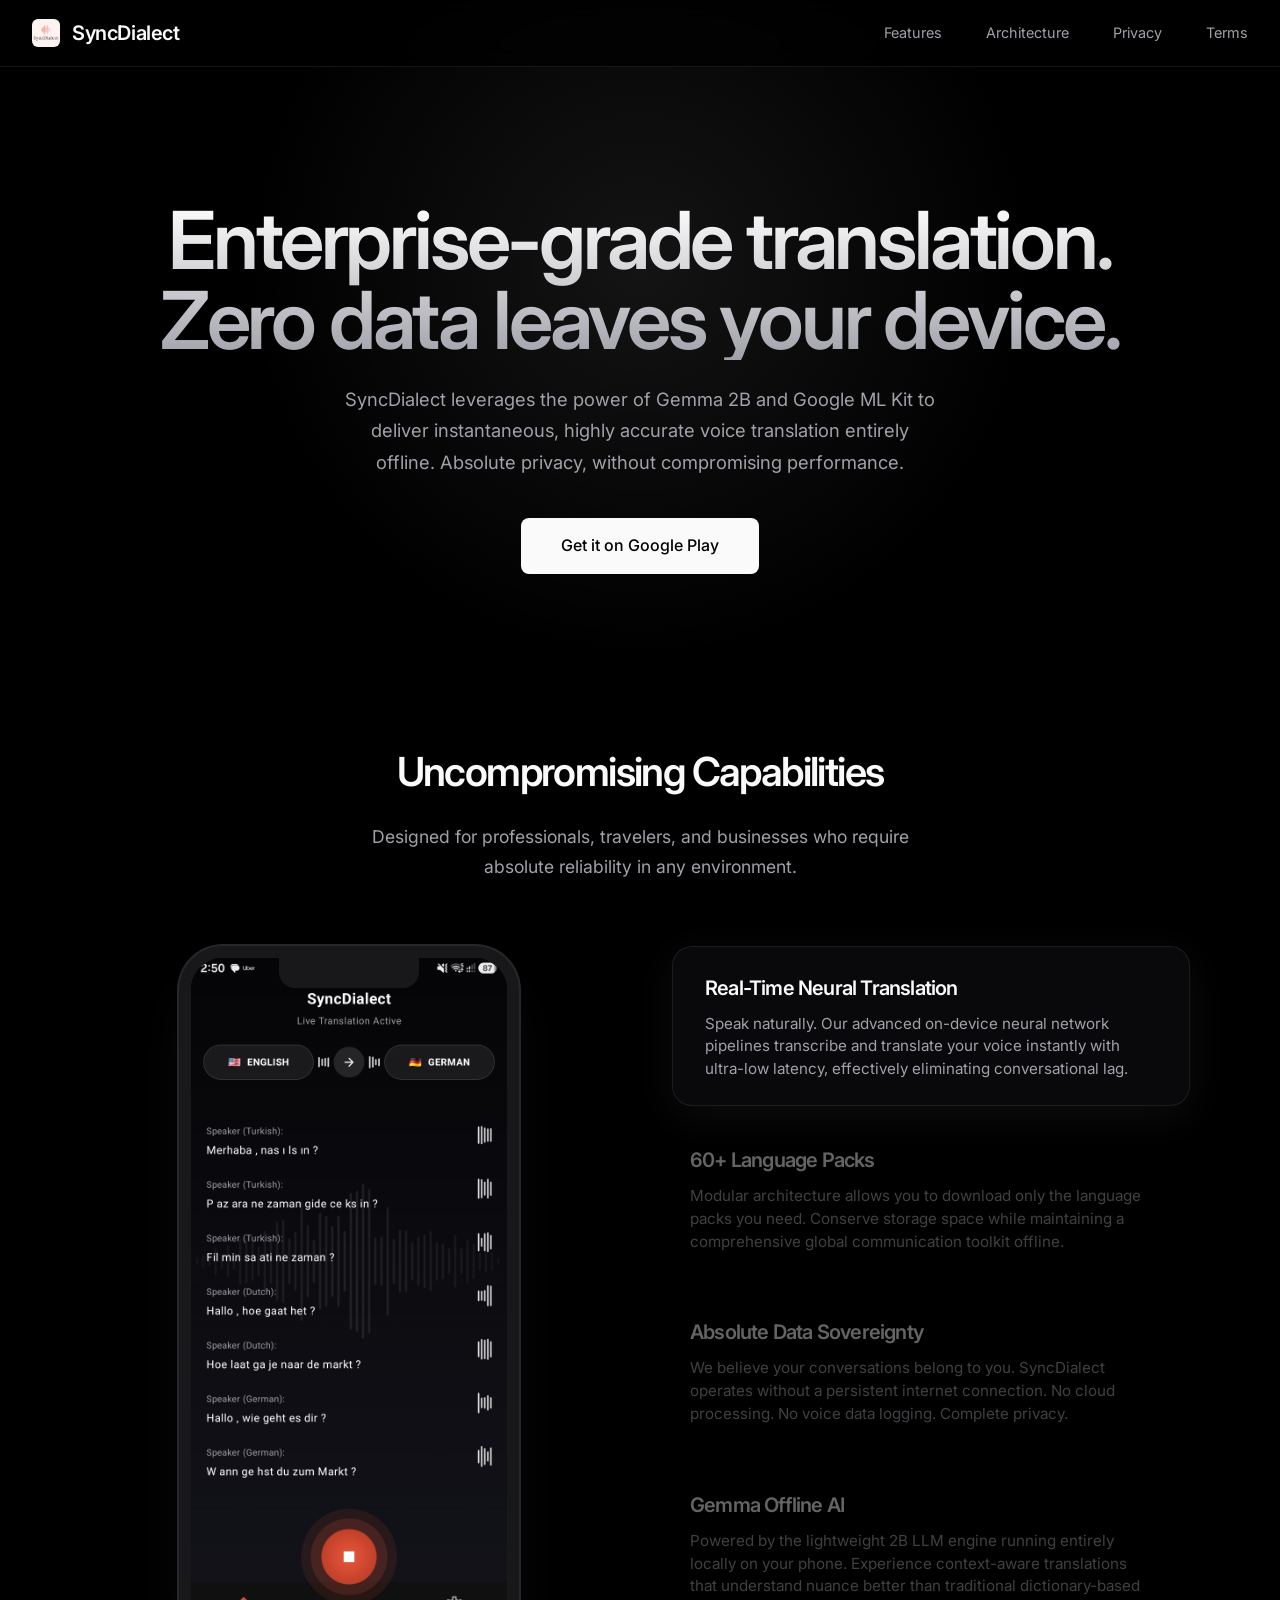
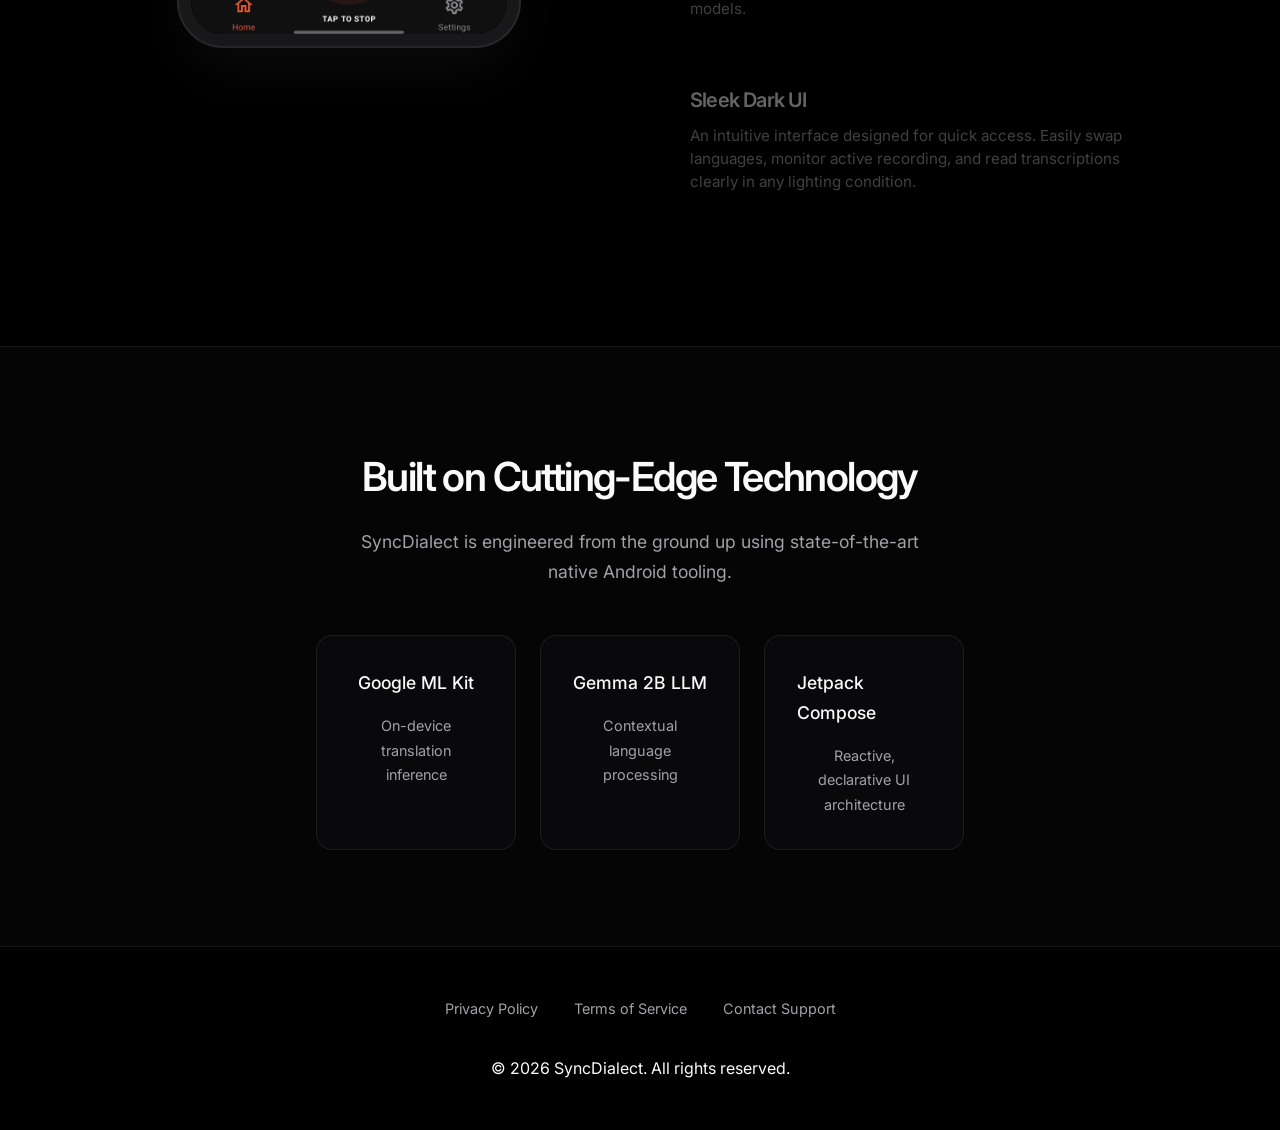
==== commit 250fc7f8: "Fix image paths to jpg and compress feature list layout to fit viewport" ====
--- a/index.html
+++ b/index.html
@@ -45,11 +45,11 @@
                 <div class="slideshow-container">
             <div class="slideshow-visuals">
                 <div class="phone-frame">
-                    <img src="assets/1.jpeg" alt="Translation Interface" class="slide-image active" id="slide-img-1">
-                    <img src="assets/6.jpeg" alt="Language Packs" class="slide-image" id="slide-img-2">
-                    <img src="assets/3.jpeg" alt="Data Sovereignty" class="slide-image" id="slide-img-3">
-                    <img src="assets/2.jpeg" alt="Gemma Offline Engine" class="slide-image" id="slide-img-4">
-                    <img src="assets/5.jpeg" alt="Sleek Dark UI" class="slide-image" id="slide-img-5">
+                    <img src="assets/1.jpg" alt="Translation Interface" class="slide-image active" id="slide-img-1">
+                    <img src="assets/2.jpg" alt="Language Packs" class="slide-image" id="slide-img-2">
+                    <img src="assets/3.jpg" alt="Data Sovereignty" class="slide-image" id="slide-img-3">
+                    <img src="assets/4.jpg" alt="Gemma Offline Engine" class="slide-image" id="slide-img-4">
+                    <img src="assets/5.jpg" alt="Sleek Dark UI" class="slide-image" id="slide-img-5">
                 </div>
             </div>
             
--- a/styles.css
+++ b/styles.css
@@ -241,15 +241,16 @@
     flex: 1;
     display: flex;
     flex-direction: column;
-    gap: 1.5rem;
-    padding-top: 4rem;
-    padding-bottom: 20rem; /* Margin to allow scrolling past sticky */
+    justify-content: center;
+    gap: 0.75rem;
+    padding-top: 0;
+    min-height: 700px;
 }
 
 .feature-block {
-    padding: 2.5rem;
+    padding: 1.5rem 2rem;
     background-color: transparent;
-    border-radius: 24px;
+    border-radius: 20px;
     border: 1px solid transparent;
     cursor: pointer;
     transition: all 0.4s cubic-bezier(0.16, 1, 0.3, 1);
@@ -270,15 +271,16 @@
 }
 
 .feature-block h3 {
-    font-size: 1.85rem;
-    margin-bottom: 1rem;
+    font-size: 1.25rem;
+    margin-bottom: 0.5rem;
     color: var(--text-main);
 }
 
 .feature-block p {
     color: var(--text-muted);
-    font-size: 1.15rem;
-    line-height: 1.6;
+    font-size: 0.95rem;
+    line-height: 1.5;
+    margin-bottom: 0;
 }
 
 @media (max-width: 900px) {
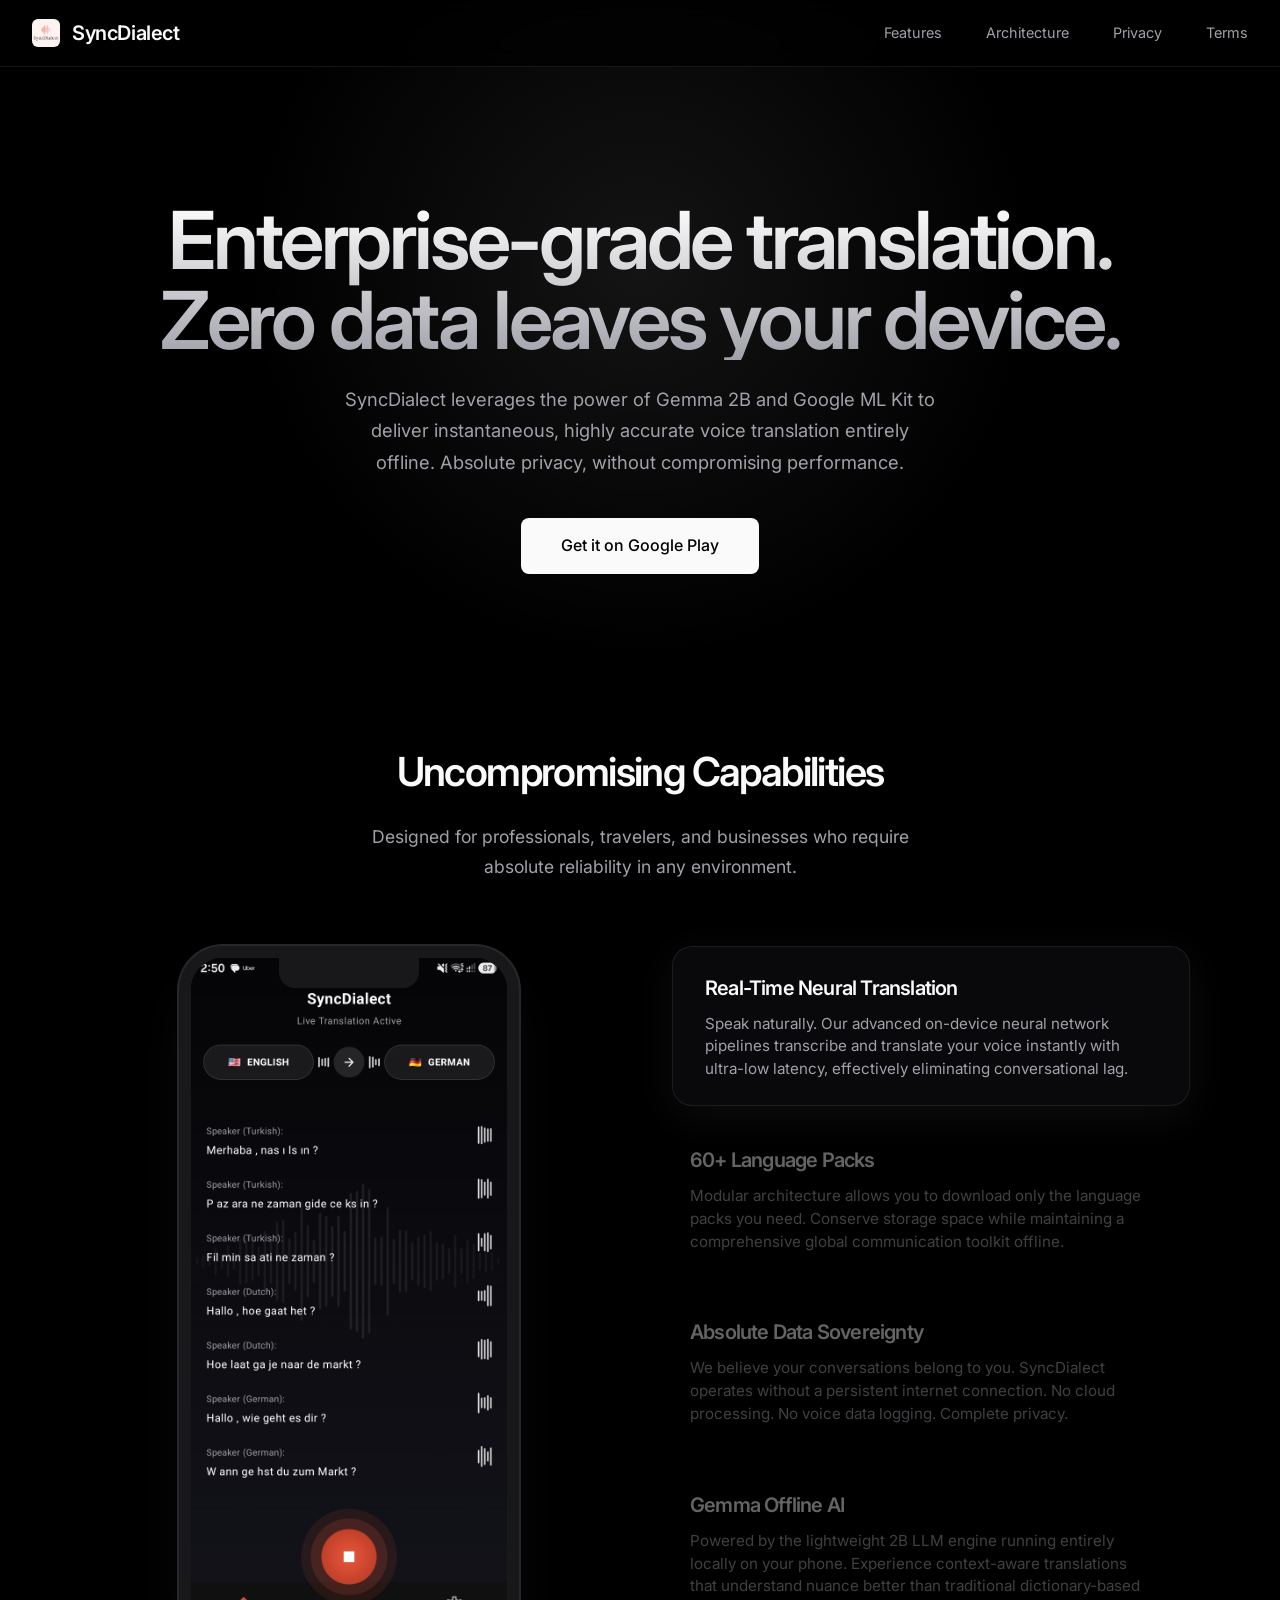
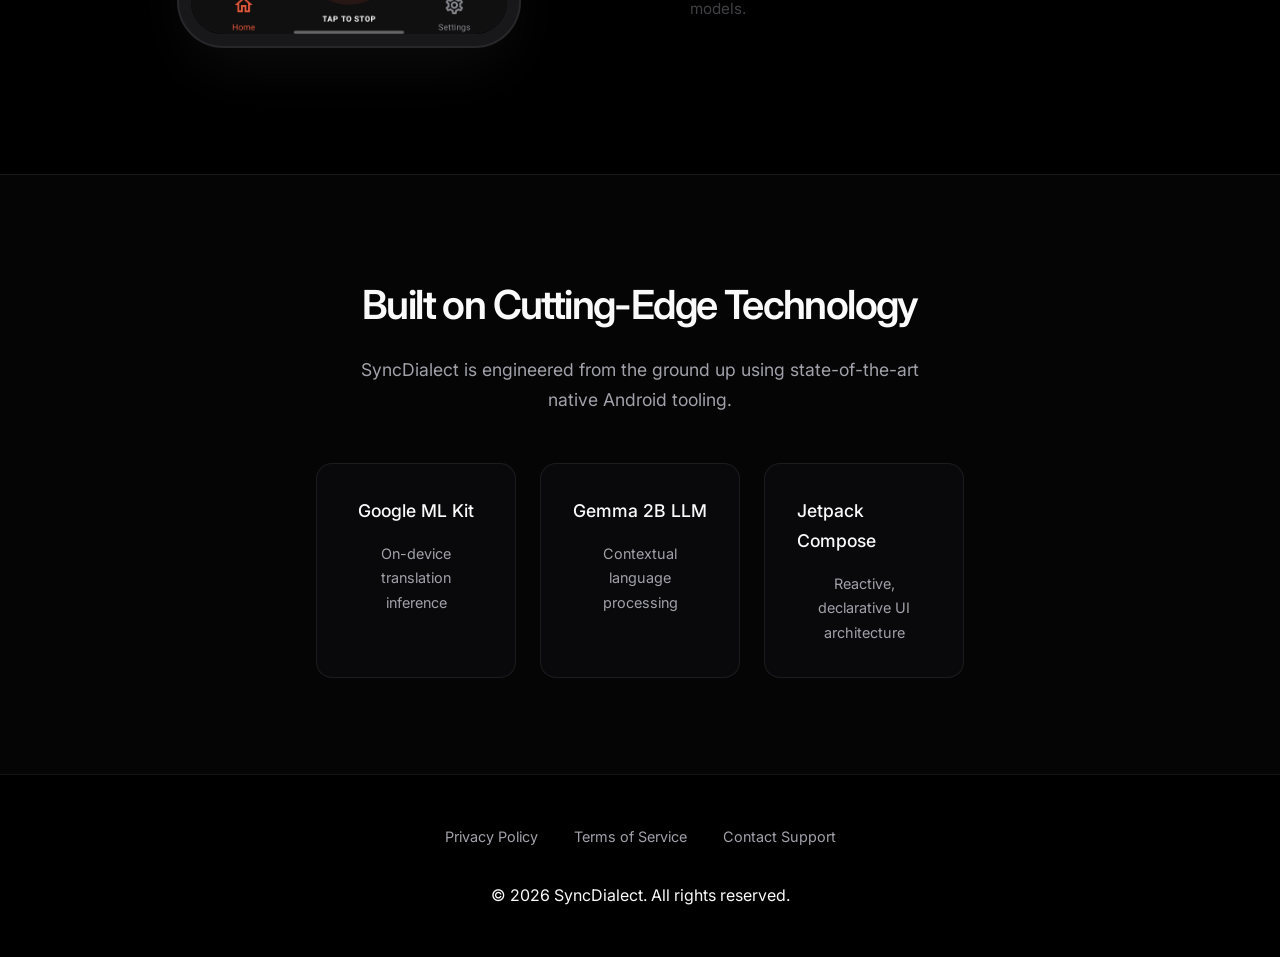
==== commit 58b1a562: "Fix image mapping for Gemma offline and remove Sleek Dark UI feature" ====
--- a/index.html
+++ b/index.html
@@ -46,10 +46,9 @@
             <div class="slideshow-visuals">
                 <div class="phone-frame">
                     <img src="assets/1.jpg" alt="Translation Interface" class="slide-image active" id="slide-img-1">
-                    <img src="assets/2.jpg" alt="Language Packs" class="slide-image" id="slide-img-2">
+                    <img src="assets/5.jpg" alt="Language Packs" class="slide-image" id="slide-img-2">
                     <img src="assets/3.jpg" alt="Data Sovereignty" class="slide-image" id="slide-img-3">
-                    <img src="assets/4.jpg" alt="Gemma Offline Engine" class="slide-image" id="slide-img-4">
-                    <img src="assets/5.jpg" alt="Sleek Dark UI" class="slide-image" id="slide-img-5">
+                    <img src="assets/2.jpg" alt="Gemma Offline Engine" class="slide-image" id="slide-img-4">
                 </div>
             </div>
             
@@ -72,11 +71,6 @@
                 <div class="feature-block" onclick="switchSlide(4)">
                     <h3>Gemma Offline AI</h3>
                     <p>Powered by the lightweight 2B LLM engine running entirely locally on your phone. Experience context-aware translations that understand nuance better than traditional dictionary-based models.</p>
-                </div>
-                
-                <div class="feature-block" onclick="switchSlide(5)">
-                    <h3>Sleek Dark UI</h3>
-                    <p>An intuitive interface designed for quick access. Easily swap languages, monitor active recording, and read transcriptions clearly in any lighting condition.</p>
                 </div>
             </div>
         </div>
@@ -119,7 +113,7 @@
 
     <script>
         let currentSlide = 1;
-        const totalSlides = 5;
+        const totalSlides = 4;
         let slideInterval;
 
         function switchSlide(slideIndex) {
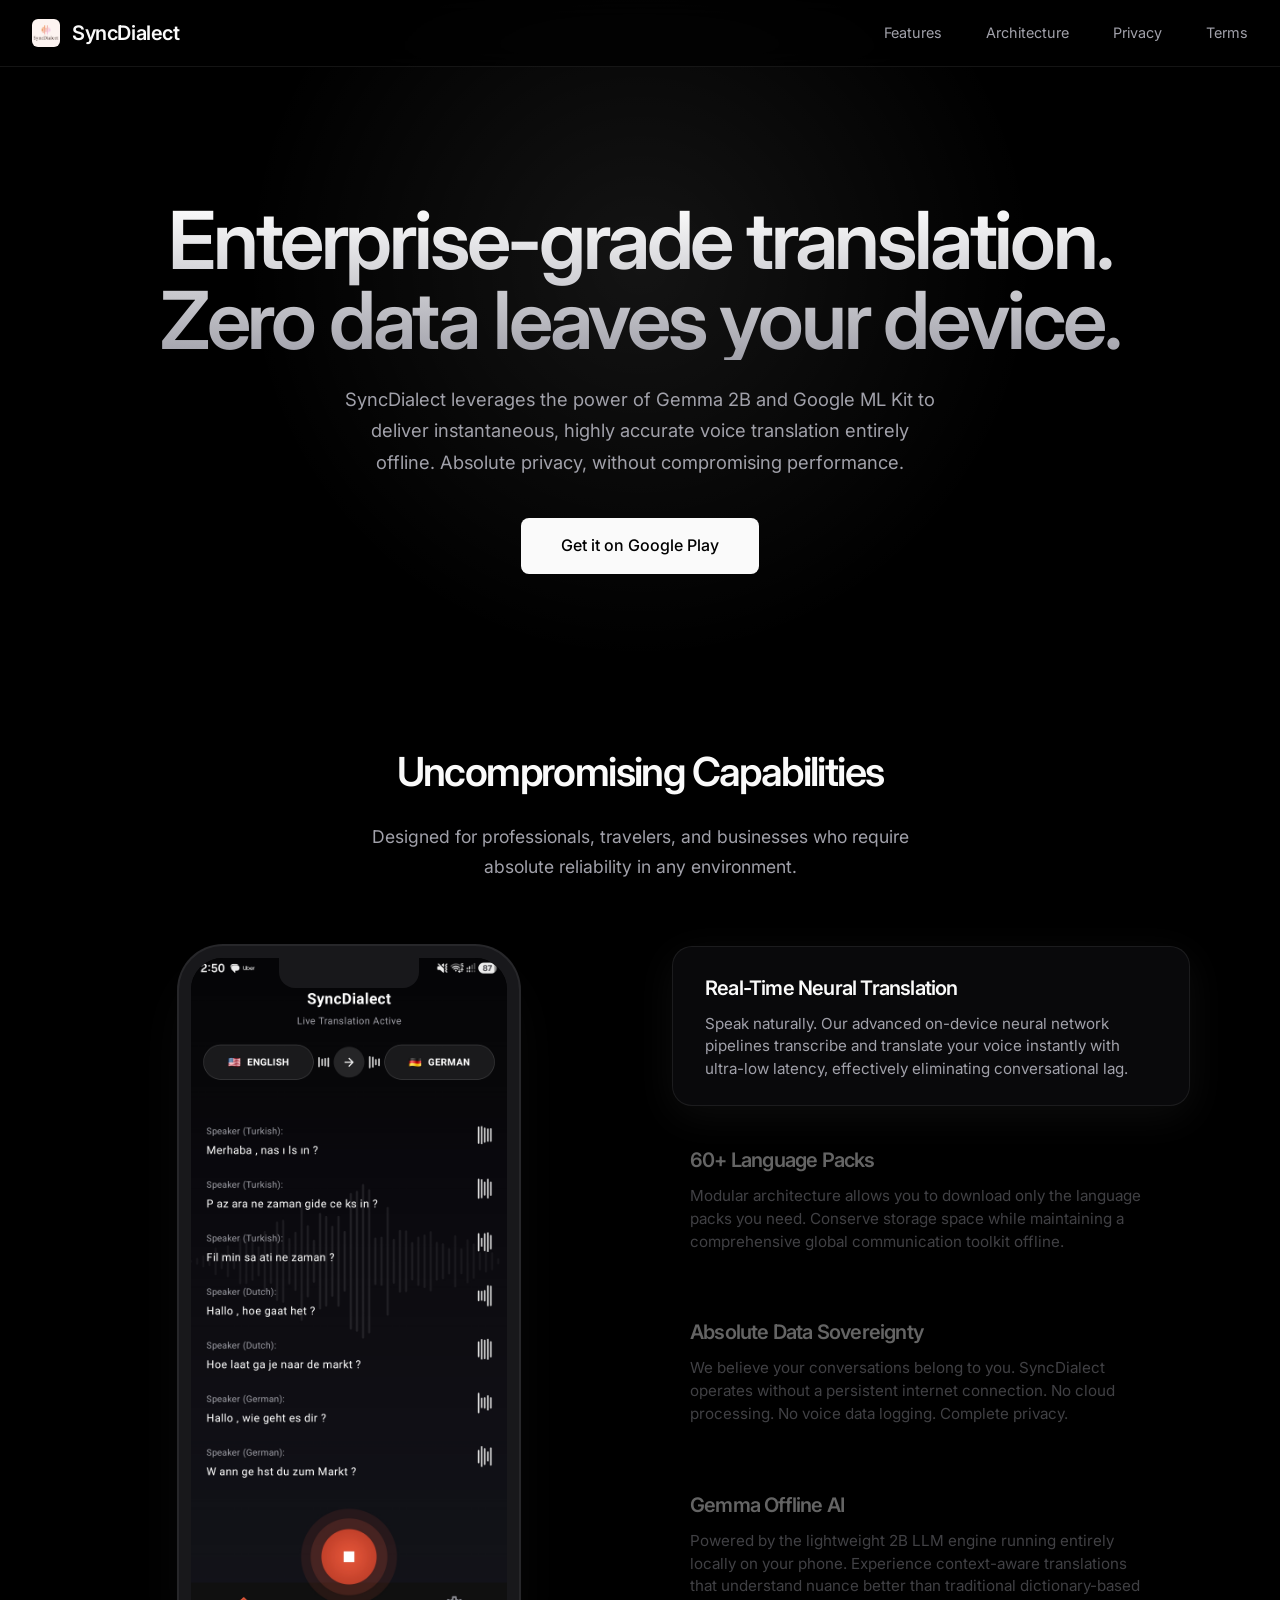
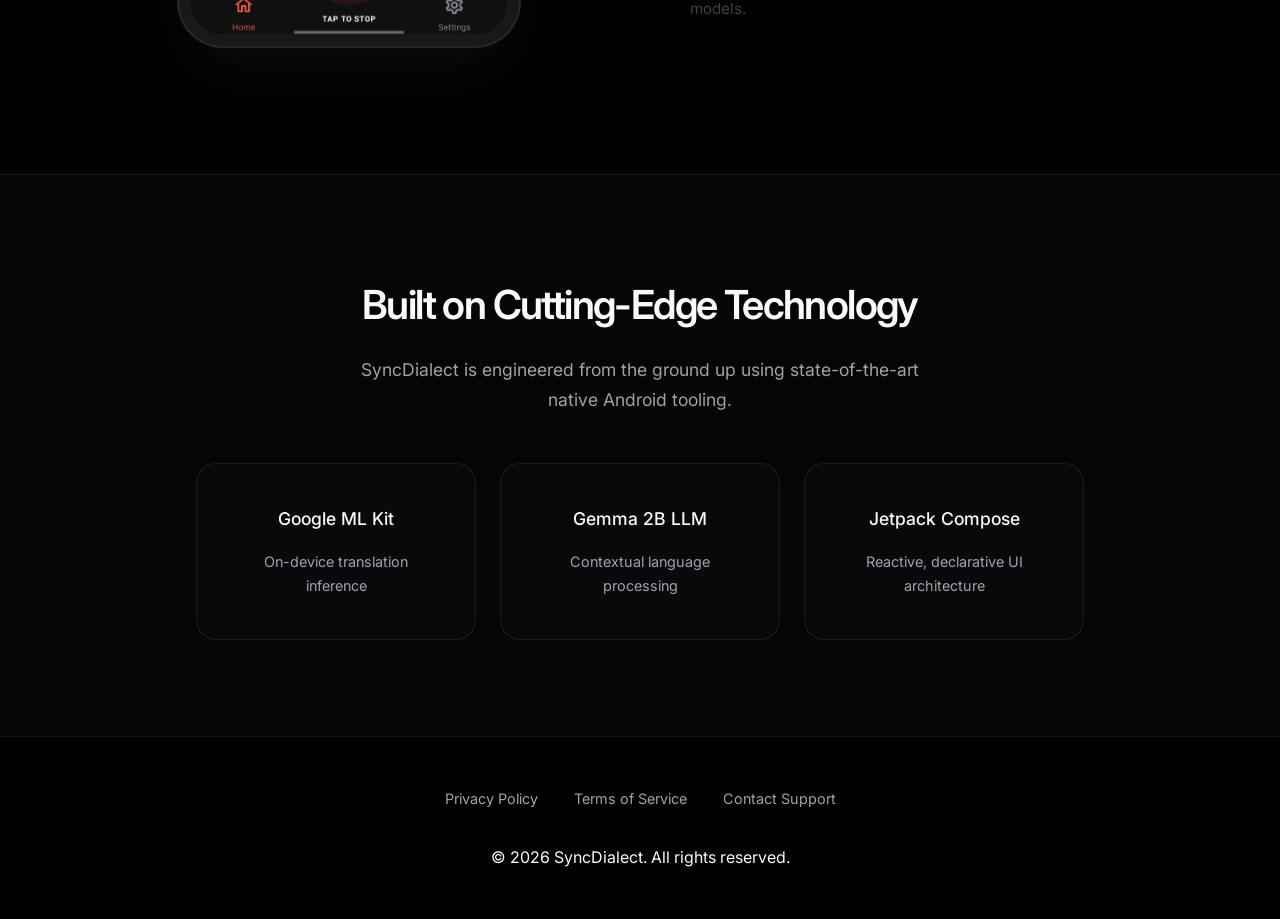
==== commit 51c27b70: "Add animated rotating translation text and floating languages background to Hero section" ====
--- a/index.html
+++ b/index.html
@@ -149,6 +149,26 @@
             slideInterval = setInterval(nextSlide, 5000);
         }
 
+        
+        // Rotating Text
+        const words = ["translation.", "traducción.", "traduction.", "übersetzung.", "ترجمة.", "翻译."];
+        let wordIndex = 0;
+        const rotatingText = document.querySelector('.rotating-text');
+        
+        if(rotatingText) {
+            setInterval(() => {
+                rotatingText.classList.remove('fade-in');
+                rotatingText.classList.add('fade-out');
+                
+                setTimeout(() => {
+                    wordIndex = (wordIndex + 1) % words.length;
+                    rotatingText.textContent = words[wordIndex];
+                    rotatingText.classList.remove('fade-out');
+                    rotatingText.classList.add('fade-in');
+                }, 400); // Wait for fade out
+            }, 3000);
+        }
+
         // Start the slideshow
         resetInterval();
     </script>
--- a/styles.css
+++ b/styles.css
@@ -92,6 +92,70 @@
 }
 
 /* Hero Section */
+/* Rotating Text */
+.rotating-text {
+    display: inline-block;
+    min-width: 300px;
+    background: linear-gradient(90deg, #FFFFFF 0%, #A1A1AA 100%);
+    -webkit-background-clip: text;
+    -webkit-text-fill-color: transparent;
+}
+.rotating-text.fade-out {
+    animation: fadeOutUp 0.4s cubic-bezier(0.16, 1, 0.3, 1) forwards;
+}
+.rotating-text.fade-in {
+    animation: fadeInUp 0.4s cubic-bezier(0.16, 1, 0.3, 1) forwards;
+}
+
+@keyframes fadeOutUp {
+    0% { opacity: 1; transform: translateY(0); }
+    100% { opacity: 0; transform: translateY(-20px); }
+}
+@keyframes fadeInUp {
+    0% { opacity: 0; transform: translateY(20px); }
+    100% { opacity: 1; transform: translateY(0); }
+}
+
+/* Floating Languages Background */
+.hero {
+    position: relative;
+    overflow: hidden;
+}
+.floating-languages {
+    position: absolute;
+    top: 0;
+    left: 0;
+    width: 100%;
+    height: 100%;
+    z-index: -1;
+    pointer-events: none;
+    overflow: hidden;
+}
+.float-word {
+    position: absolute;
+    color: rgba(255, 255, 255, 0.03);
+    font-size: 4rem;
+    font-weight: 700;
+    white-space: nowrap;
+    animation: floatAnim 20s linear infinite;
+    opacity: 0;
+}
+@keyframes floatAnim {
+    0% { transform: translate(100vw, 100px) scale(0.8); opacity: 0; }
+    10% { opacity: 1; }
+    90% { opacity: 1; }
+    100% { transform: translate(-50vw, -100px) scale(1.2); opacity: 0; }
+}
+.w1 { top: 10%; animation-duration: 25s; animation-delay: 0s; font-size: 6rem; }
+.w2 { top: 30%; animation-duration: 35s; animation-delay: 5s; font-size: 3rem; }
+.w3 { top: 50%; animation-duration: 28s; animation-delay: 2s; font-size: 8rem; color: rgba(255, 255, 255, 0.02); }
+.w4 { top: 70%; animation-duration: 40s; animation-delay: 10s; font-size: 5rem; }
+.w5 { top: 20%; animation-duration: 30s; animation-delay: 15s; font-size: 4rem; }
+.w6 { top: 80%; animation-duration: 32s; animation-delay: 8s; font-size: 7rem; }
+.w7 { top: 40%; animation-duration: 22s; animation-delay: 12s; font-size: 5rem; }
+.w8 { top: 60%; animation-duration: 26s; animation-delay: 18s; font-size: 6rem; }
+
+
 .hero {
     padding: 200px 2rem 100px;
     text-align: center;
@@ -330,14 +394,15 @@
     display: flex;
     flex-direction: column;
     align-items: center;
+    text-align: center;
     gap: 1rem;
     color: var(--text-muted);
     font-weight: 500;
-    padding: 2rem;
+    padding: 2.5rem 2rem;
     background-color: var(--bg-card);
-    border-radius: 16px;
+    border-radius: 20px;
     border: 1px solid var(--border-color);
-    width: 200px;
+    width: 280px;
     transition: all 0.3s ease;
 }
 
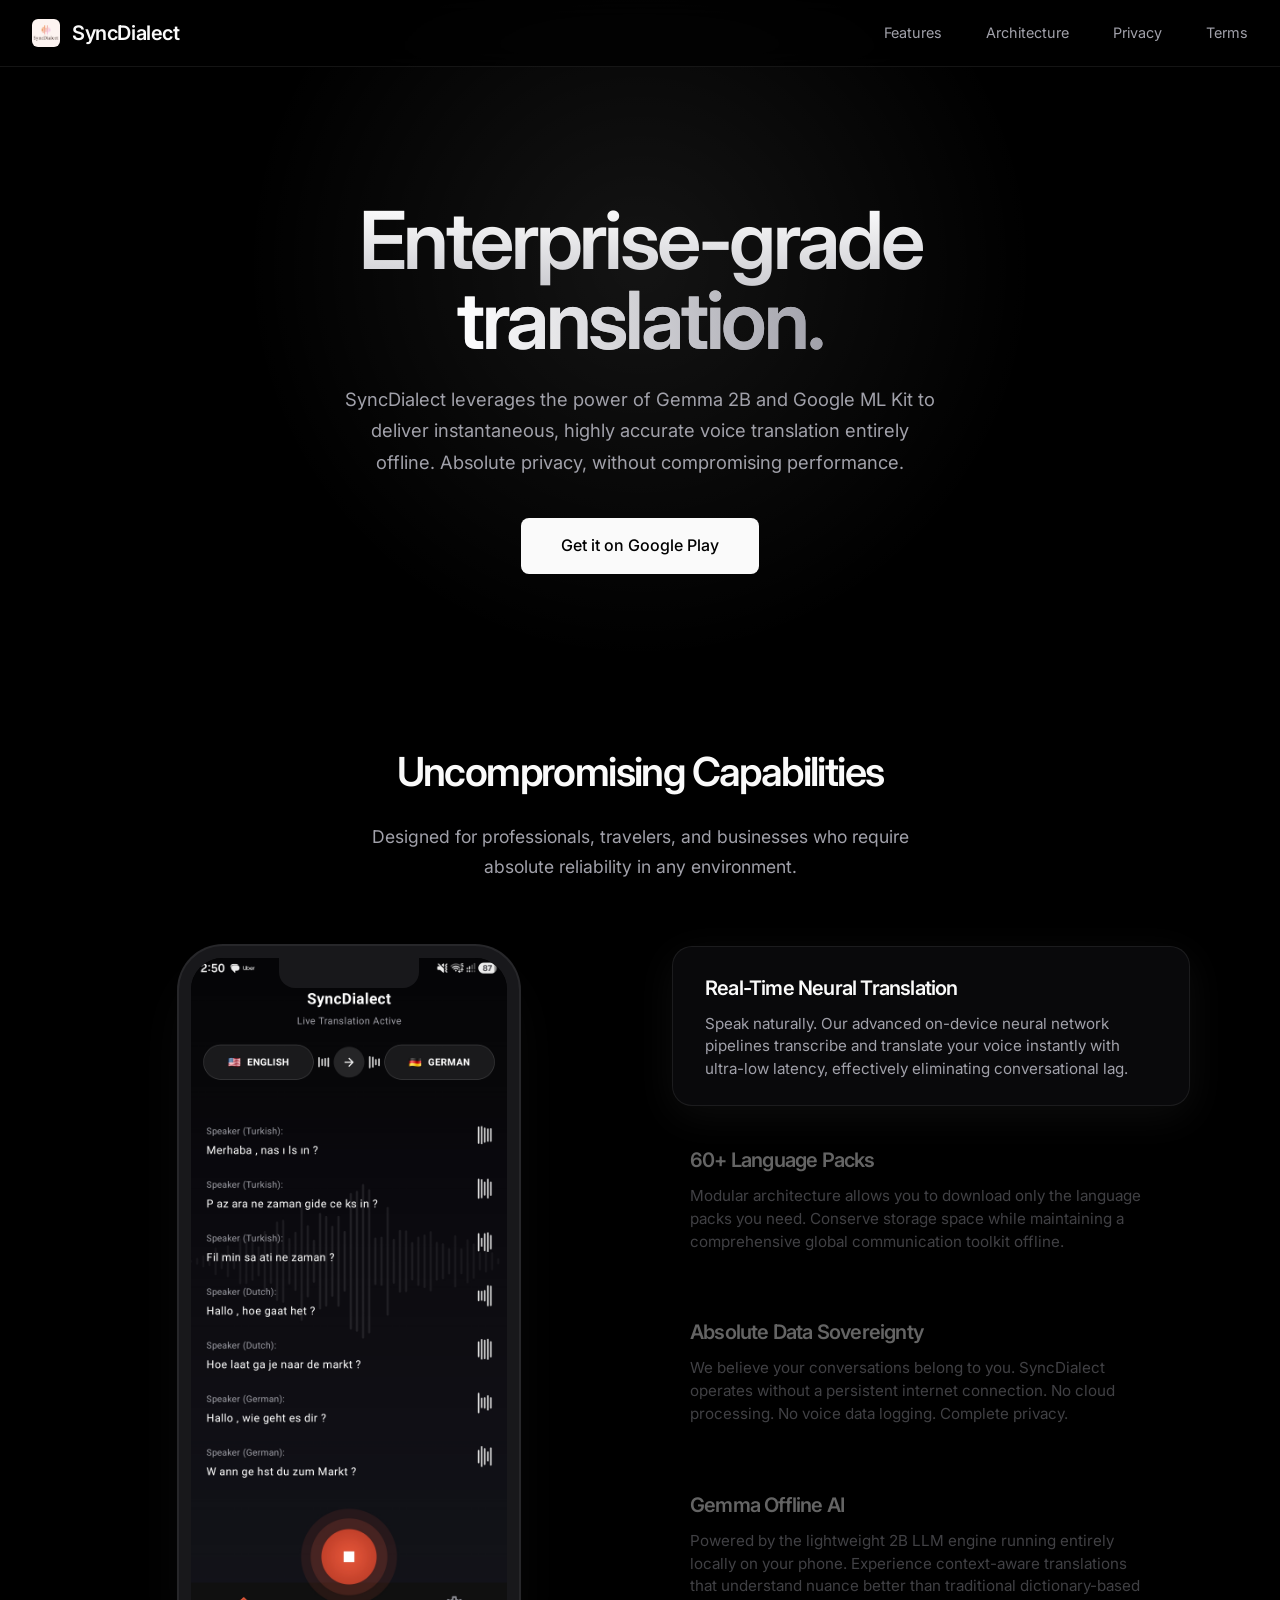
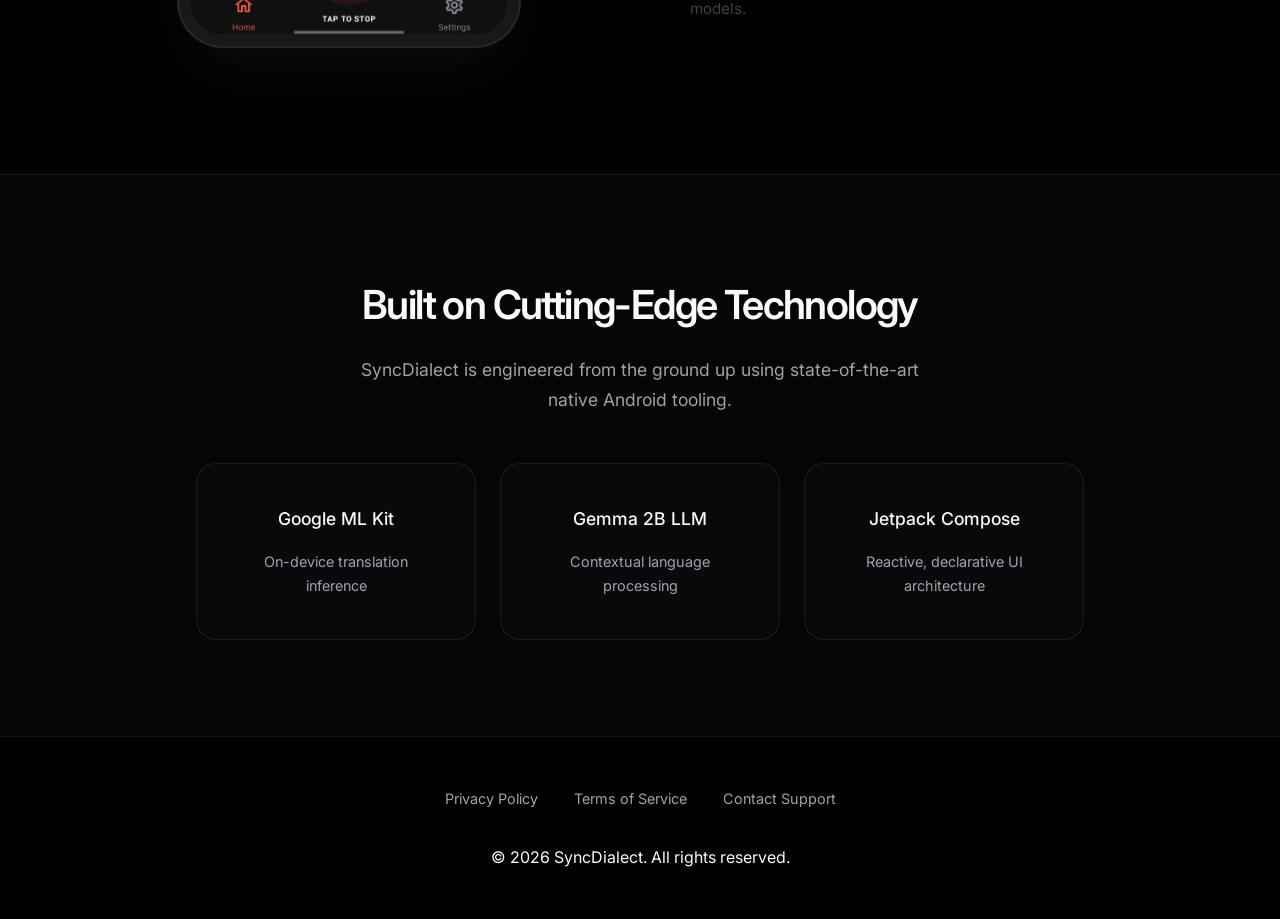
==== commit 7e8564c7: "Fix hero section HTML to actually apply the animations" ====
--- a/index.html
+++ b/index.html
@@ -28,8 +28,18 @@
 
     <!-- Hero Section -->
     <header class="hero">
+        <div class="floating-languages">
+            <span class="float-word w1">Hola</span>
+            <span class="float-word w2">Bonjour</span>
+            <span class="float-word w3">Hallo</span>
+            <span class="float-word w4">مرحبا</span>
+            <span class="float-word w5">你好</span>
+            <span class="float-word w6">Ciao</span>
+            <span class="float-word w7">Namaste</span>
+            <span class="float-word w8">Привет</span>
+        </div>
         <div class="hero-content">
-            <h1>Enterprise-grade translation. <br><span style="color: var(--accent-coral)">Zero data leaves your device.</span></h1>
+            <h1>Enterprise-grade <br><span class="rotating-text">translation.</span></h1>
             <p>SyncDialect leverages the power of Gemma 2B and Google ML Kit to deliver instantaneous, highly accurate voice translation entirely offline. Absolute privacy, without compromising performance.</p>
             <a href="#" class="cta-button">Get it on Google Play</a>
         </div>
